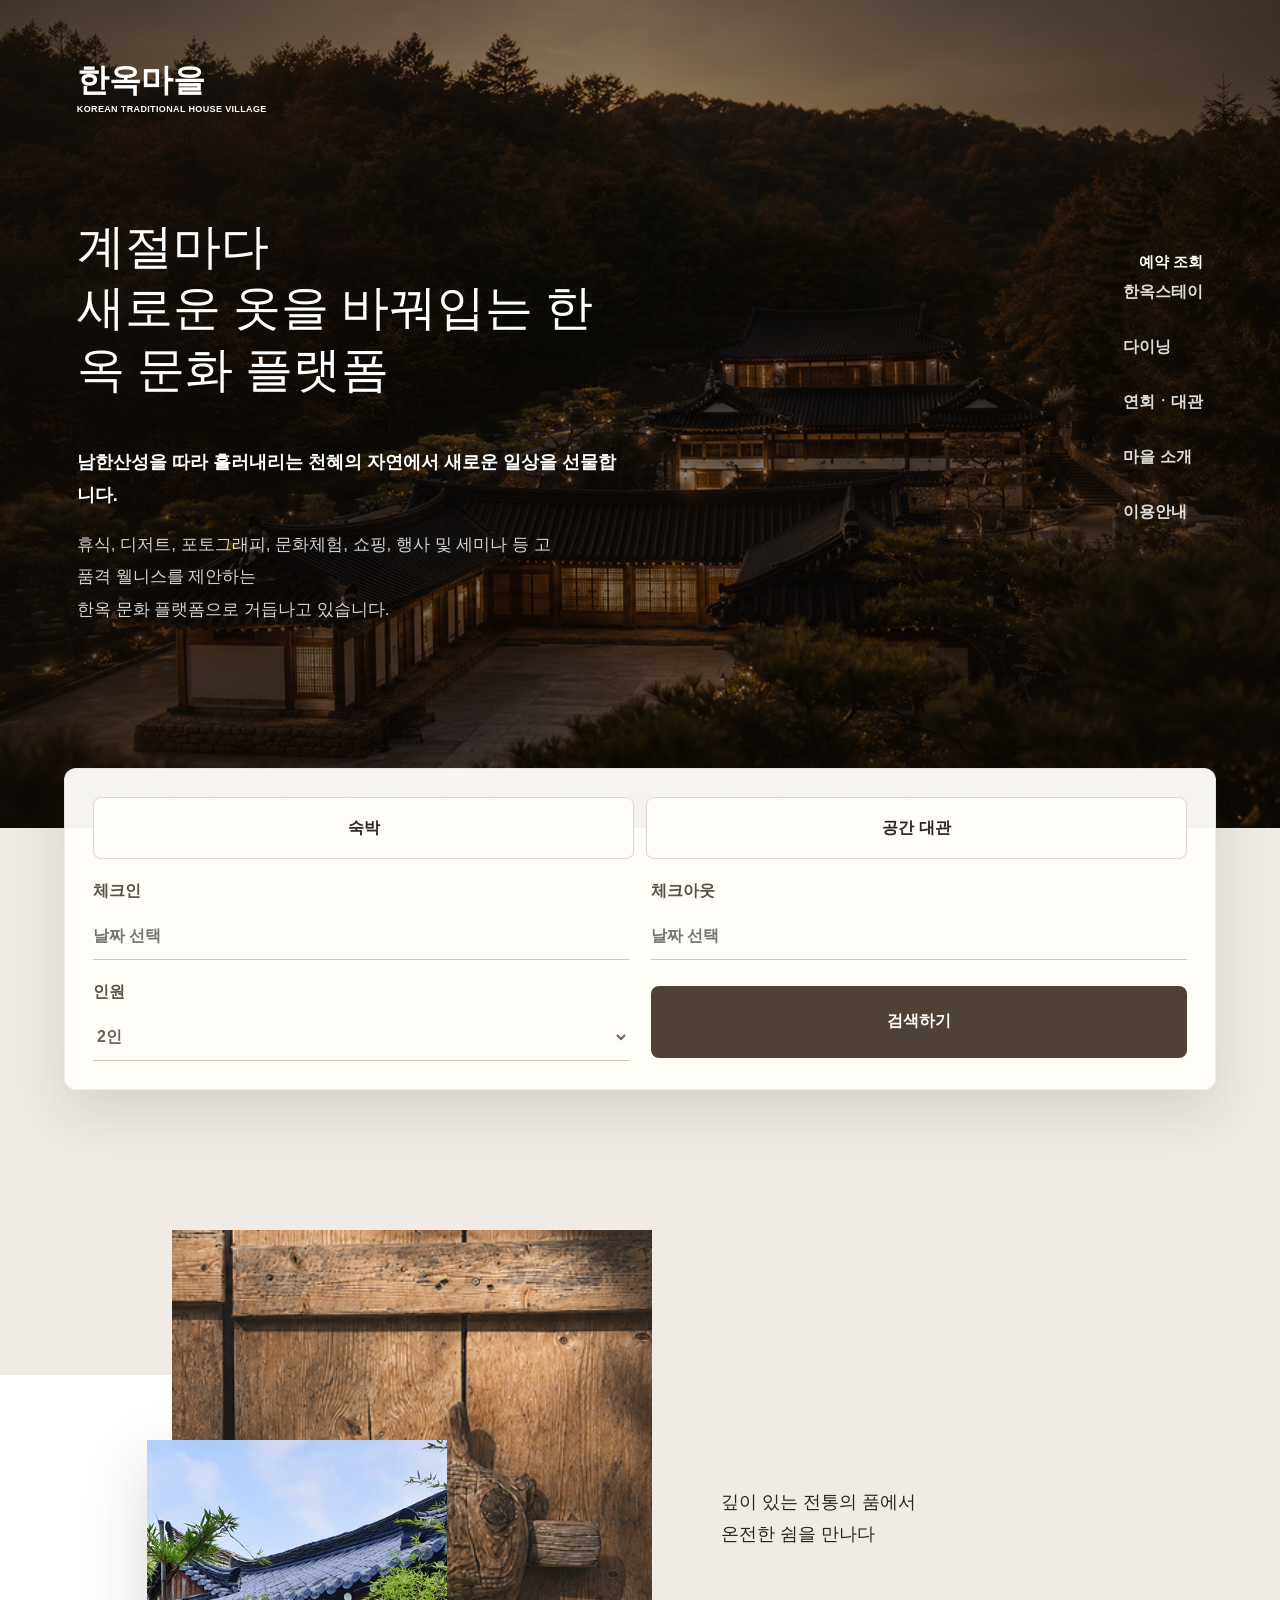
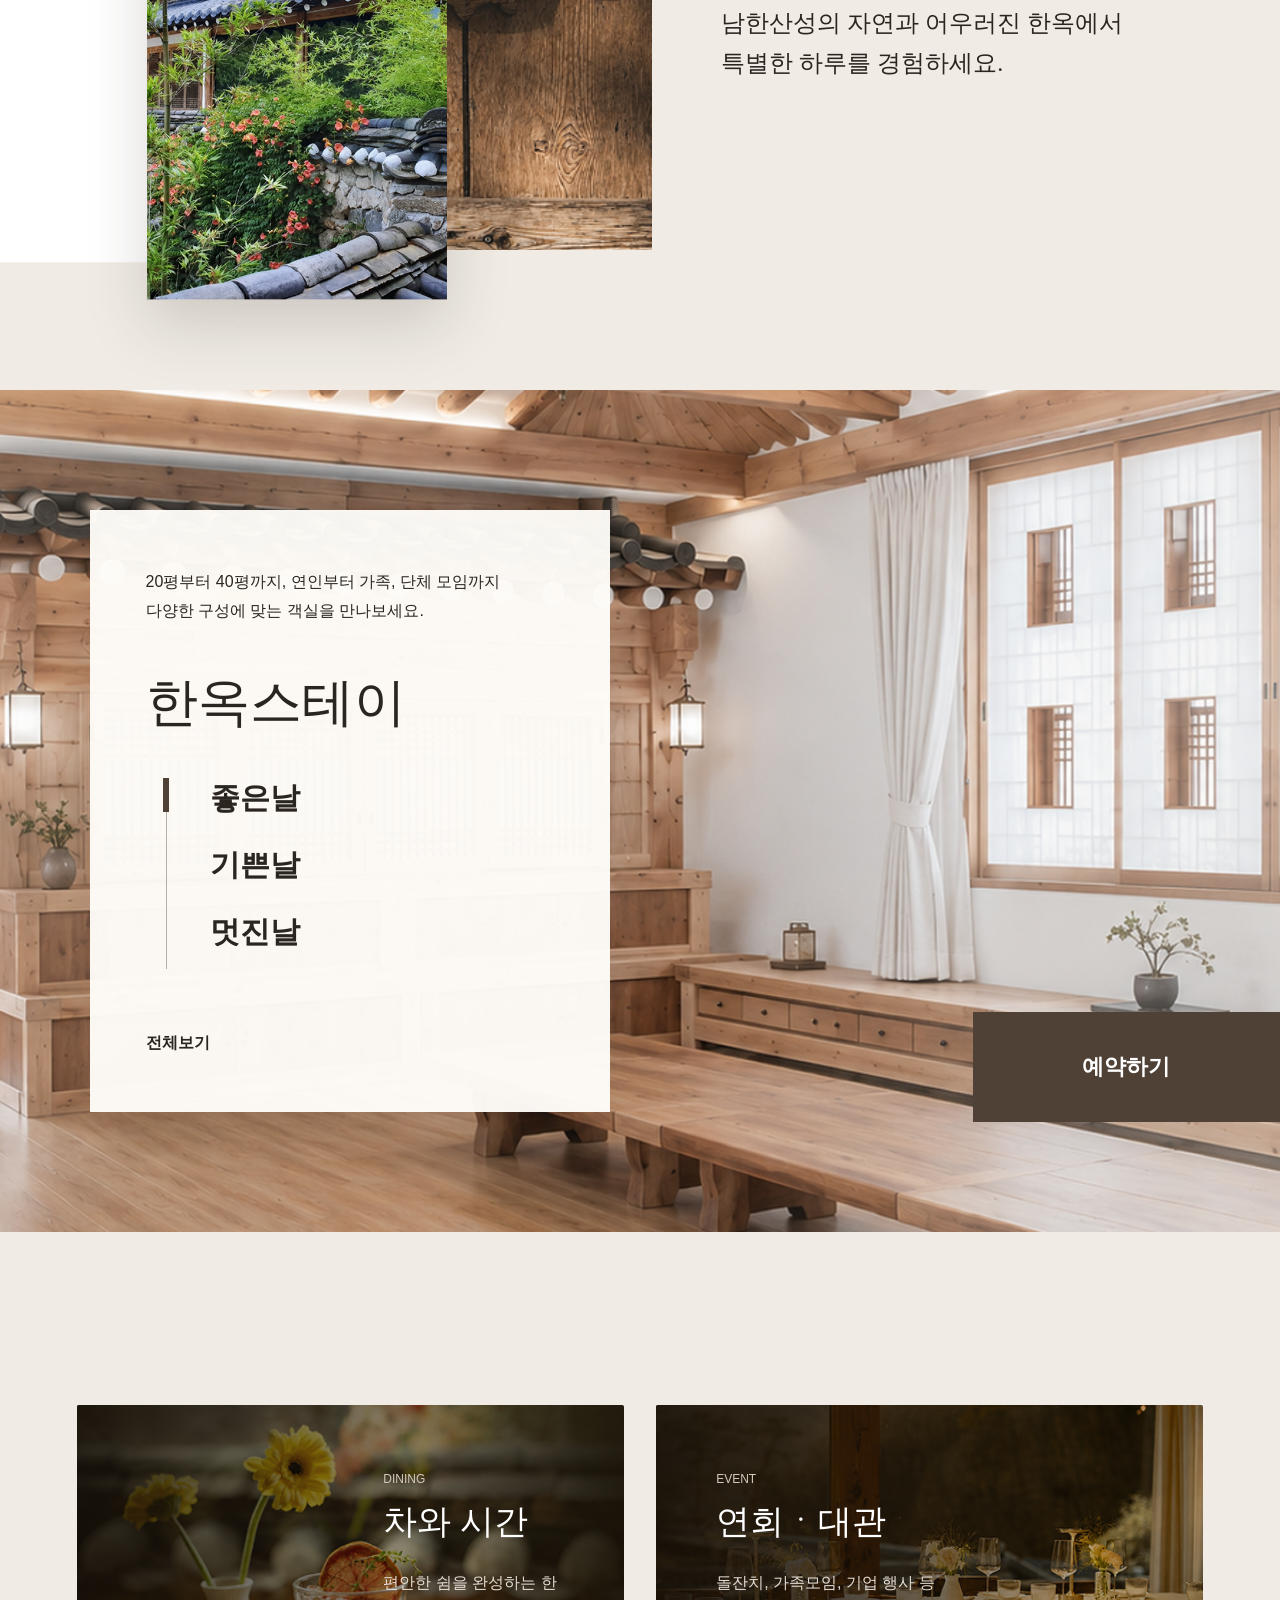
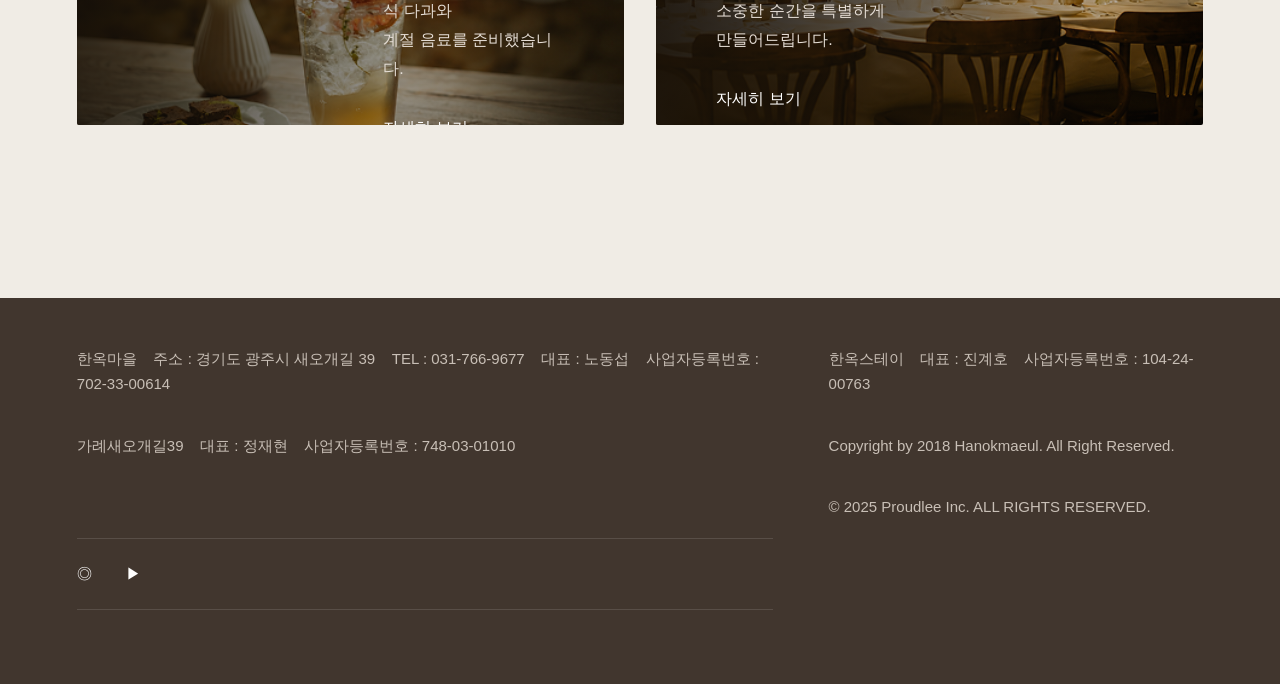
==== index.html @ a5db3521 "Initial hanok redesign" ====
<!doctype html>
<html lang="ko">
  <head>
    <meta charset="UTF-8" />
    <meta name="viewport" content="width=device-width, initial-scale=1.0" />
    <title>한옥마을</title>
    <link rel="stylesheet" href="./styles.css?v=20" />
  </head>
  <body>
    <main class="home">
      <section class="hero section-screen" id="top">
        <img class="hero-bg" src="./assets/hero.png" alt="남한산성 숲과 한옥 야경" />
        <div class="hero-shade"></div>

        <header class="hero-header">
          <a class="hero-brand" href="./index.html">한옥마을<span>KOREAN TRADITIONAL HOUSE VILLAGE</span></a>
          <a class="hero-lookup" href="./booking.html">예약 조회</a>
          <button class="menu-toggle" type="button" aria-label="메뉴 열기" aria-expanded="false"><span></span><span></span></button>
        </header>

        <div class="hero-copy">
          <p>계절마다<br />새로운 옷을 바꿔입는 한옥 문화 플랫폼</p>
          <h1>남한산성을 따라 흘러내리는 천혜의 자연에서 새로운 일상을 선물합니다.</h1>
          <span>휴식, 디저트, 포토그래피, 문화체험, 쇼핑, 행사 및 세미나 등 고품격 웰니스를 제안하는<br />한옥 문화 플랫폼으로 거듭나고 있습니다.</span>
        </div>

        <nav class="hero-nav" aria-label="히어로 메뉴">
          <a href="./stay.html">한옥스테이</a>
          <a href="#dining">다이닝</a>
          <a href="#event">연회ㆍ대관</a>
          <a href="#about">마을 소개</a>
          <a href="#guide">이용안내</a>
        </nav>
      </section>

      <section class="reservation-bar" aria-label="예약 검색">
        <div class="reservation-tabs">
          <a href="./stay.html">숙박</a>
          <a href="#event">공간 대관</a>
        </div>
        <label>체크인<input type="text" placeholder="날짜 선택" data-calendar /></label>
        <label>체크아웃<input type="text" placeholder="날짜 선택" data-calendar /></label>
        <label>인원<select><option>2인</option><option>4인</option><option>6인</option></select></label>
        <a class="search-button" href="./stay.html">검색하기</a>
      </section>

      <section id="about" class="intro section-screen">
        <div class="intro-art">
          <img class="intro-block" src="./assets/intro-white-block.png" alt="" />
          <figure class="intro-photo main"><img src="./assets/intro-garden-source.png" alt="한옥 정원" /></figure>
          <figure class="intro-photo sub"><img src="./assets/intro-door-source.png" alt="전통 목재 문고리" /></figure>
        </div>
        <div class="intro-copy">
          <span>깊이 있는 전통의 품에서<br />온전한 쉼을 만나다</span>
          <h2>남한산성의 자연과 어우러진 한옥에서<br />특별한 하루를 경험하세요.</h2>
        </div>
      </section>

      <section class="stay-experience section-screen">
        <img class="stay-bg" src="./assets/stay-lounge.png" alt="한옥스테이 실내" />
        <article class="stay-panel">
          <p>20평부터 40평까지, 연인부터 가족, 단체 모임까지<br />다양한 구성에 맞는 객실을 만나보세요.</p>
          <h2>한옥스테이</h2>
          <div class="stay-menu">
            <span class="stay-track"></span>
            <span class="stay-marker"></span>
            <a class="room-link room-good" href="./stay.html">좋은날</a>
            <a class="room-link room-happy" href="./stay.html">기쁜날</a>
            <a class="room-link room-great" href="./stay.html">멋진날</a>
          </div>
          <a class="view-all" href="./stay.html">전체보기</a>
        </article>
        <a class="wide-book-button" href="./booking.html">예약하기</a>
      </section>

      <section class="feature-cards section-screen" id="guide">
        <article id="dining" class="image-card">
          <img src="./assets/tea.png" alt="차와 시간" />
          <div>
            <span>DINING</span>
            <h2>차와 시간</h2>
            <p>편안한 쉼을 완성하는 한식 다과와<br />계절 음료를 준비했습니다.</p>
            <a href="#dining">자세히 보기</a>
          </div>
        </article>
        <article id="event" class="image-card">
          <img src="./assets/event.png" alt="연회 대관 공간" />
          <div>
            <span>EVENT</span>
            <h2>연회ㆍ대관</h2>
            <p>돌잔치, 가족모임, 기업 행사 등<br />소중한 순간을 특별하게<br />만들어드립니다.</p>
            <a href="#event">자세히 보기</a>
          </div>
        </article>
      </section>
    </main>

    <footer class="footer">
      <p>한옥마을 &nbsp;&nbsp; 주소 : 경기도 광주시 새오개길 39 &nbsp;&nbsp; TEL : 031-766-9677 &nbsp;&nbsp; 대표 : 노동섭 &nbsp;&nbsp; 사업자등록번호 : 702-33-00614</p>
      <p>한옥스테이 &nbsp;&nbsp; 대표 : 진계호 &nbsp;&nbsp; 사업자등록번호 : 104-24-00763</p>
      <p>가례새오개길39 &nbsp;&nbsp; 대표 : 정재현 &nbsp;&nbsp; 사업자등록번호 : 748-03-01010</p>
      <p>Copyright by 2018 Hanokmaeul. All Right Reserved.</p>
      <div class="socials"><span>◎</span><span>▶</span></div>
      <p>© 2025 Proudlee Inc. ALL RIGHTS RESERVED.</p>
    </footer>
    <script>
      const calendarInputs = [...document.querySelectorAll("[data-calendar]")];
      const calendarDays = ["15", "16", "17", "18", "19", "20", "21", "22", "23", "24", "25", "26"];

      calendarInputs.forEach(input => {
        const popover = document.createElement("div");
        popover.className = "mini-calendar";
        popover.innerHTML = `<strong>2025.06</strong><div>${calendarDays.map(day => `<button type="button">06.${day}</button>`).join("")}</div>`;
        input.parentElement.appendChild(popover);

        input.addEventListener("focus", () => popover.classList.add("open"));
        input.addEventListener("click", () => popover.classList.add("open"));
        popover.addEventListener("click", event => {
          if (event.target.tagName !== "BUTTON") return;
          input.value = `2025.${event.target.textContent}`;
          popover.classList.remove("open");
        });
      });

      document.addEventListener("click", event => {
        calendarInputs.forEach(input => {
          if (!input.parentElement.contains(event.target)) {
            input.parentElement.querySelector(".mini-calendar")?.classList.remove("open");
          }
        });
      });

      const menuToggle = document.querySelector(".menu-toggle");
      const heroNav = document.querySelector(".hero-nav");
      menuToggle?.addEventListener("click", () => {
        const isOpen = heroNav.classList.toggle("open");
        menuToggle.setAttribute("aria-expanded", String(isOpen));
      });
    </script>
  </body>
</html>
---- styles.css ----
:root {
  --paper: #f0ece5;
  --cream: #f8f6f2;
  --ink: #2b2520;
  --muted: #746b63;
  --brown: #504136;
  --line: #ddd7cf;
  --white: #fffdf9;
}

* { box-sizing: border-box; }

body {
  margin: 0;
  color: var(--ink);
  background: var(--paper);
  font-family: "Apple SD Gothic Neo", "Noto Sans KR", Arial, sans-serif;
  letter-spacing: 0;
}

a { color: inherit; text-decoration: none; }
img { display: block; }

.crop {
  position: relative;
  margin: 0;
  overflow: hidden;
  background: #ddd5cc;
}

.crop img {
  position: absolute;
  max-width: none;
  height: auto;
}

.section-screen {
  min-height: 100vh;
  display: grid;
  align-items: center;
}

.hero {
  position: relative;
  min-height: 100vh;
  overflow: hidden;
  background: #1d170f;
  isolation: isolate;
}

.hero-bg,
.stay-bg {
  position: absolute;
  inset: 0;
  width: 100%;
  height: 100%;
  object-fit: cover;
}

.hero-bg {
  object-position: center;
  filter: brightness(.82) saturate(.95);
}

.hero-shade {
  position: absolute;
  inset: 0;
  z-index: 1;
  background:
    linear-gradient(90deg, rgba(18, 13, 9, .56) 0%, rgba(18, 13, 9, .16) 50%, rgba(18, 13, 9, .48) 100%),
    linear-gradient(180deg, rgba(0,0,0,.18), rgba(0,0,0,.25));
}

.hero-header {
  position: absolute;
  z-index: 2;
  top: clamp(34px, 5vw, 72px);
  left: clamp(28px, 6vw, 92px);
  right: clamp(28px, 6vw, 92px);
  display: flex;
  align-items: flex-start;
  justify-content: space-between;
  color: #fff;
}

.hero-brand {
  font-family: Georgia, "Times New Roman", serif;
  font-size: clamp(24px, 2.5vw, 42px);
  font-weight: 900;
  line-height: 1;
}

.hero-brand span {
  display: block;
  margin-top: 8px;
  font: 700 9px Arial, sans-serif;
  letter-spacing: .04em;
}

.hero-lookup {
  position: absolute;
  top: clamp(170px, 21vh, 230px);
  right: 0;
  padding-top: 0;
  font-size: 15px;
  font-weight: 800;
}

.hero-copy {
  position: absolute;
  top: clamp(210px, 26vh, 285px);
  left: clamp(28px, 6vw, 92px);
  z-index: 2;
  width: min(650px, 54vw);
  margin-left: 0;
  color: #fff;
}

.hero-copy p {
  margin: 0 0 46px;
  font-family: Georgia, "Times New Roman", serif;
  font-size: clamp(28px, 3.2vw, 55px);
  line-height: 1.28;
  font-weight: 500;
}

.hero-copy h1 {
  margin: 0 0 18px;
  font-size: clamp(18px, 1.35vw, 24px);
  line-height: 1.8;
  font-weight: 700;
}

.hero-copy span {
  display: block;
  max-width: 560px;
  color: rgba(255, 255, 255, .82);
  font-size: 17px;
  line-height: 1.9;
}

.hero-nav {
  position: absolute;
  z-index: 2;
  right: clamp(28px, 6vw, 92px);
  top: 34%;
  display: grid;
  gap: 34px;
  color: #fff;
  font-weight: 700;
  font-size: 16px;
}

.hero-nav a {
  position: relative;
  opacity: .86;
  transition: opacity .2s ease, transform .2s ease;
}

.hero-nav a::before {
  content: "";
  position: absolute;
  top: 50%;
  right: calc(100% + 18px);
  width: 0;
  height: 1px;
  background: rgba(255,255,255,.75);
  transition: width .2s ease;
}

.hero-nav a:hover {
  opacity: 1;
  transform: translateX(-6px);
}

.hero-nav a:hover::before { width: 38px; }

.reservation-bar {
  position: relative;
  z-index: 20;
  width: min(1320px, calc(100% - 48px));
  min-height: 118px;
  margin: -60px auto 0;
  padding: 24px;
  display: grid;
  grid-template-columns: 1.05fr 1fr 1fr .72fr 180px;
  gap: 24px;
  align-items: center;
  border: 1px solid rgba(74, 64, 55, .08);
  border-radius: 12px;
  background: rgba(255, 253, 249, .96);
  box-shadow: 0 20px 55px rgba(41, 31, 24, .14);
}

.reservation-tabs {
  display: grid;
  grid-template-columns: 1fr 1fr;
  gap: 12px;
}

.reservation-tabs a {
  min-height: 62px;
  display: grid;
  place-items: center;
  border-radius: 8px;
  background: var(--white);
  color: var(--ink);
  box-shadow: inset 0 0 0 1px var(--line);
  font-weight: 900;
  transition: background .18s ease, color .18s ease, box-shadow .18s ease;
}

.reservation-tabs a:hover {
  background: #f1eee9;
  color: #766b62;
  box-shadow: none;
}

.reservation-bar label {
  position: relative;
  margin: 0;
  gap: 10px;
  font-size: 16px;
  font-weight: 800;
  color: #5b5149;
}

.reservation-bar input,
.reservation-bar select {
  min-height: 48px;
  border: 0;
  border-bottom: 1px solid #d4cabf;
  border-radius: 0;
  background: transparent;
  padding: 0;
  font-size: 16px;
  font-weight: 800;
}

.mini-calendar {
  position: absolute;
  left: 0;
  top: calc(100% + 12px);
  z-index: 80;
  width: 238px;
  padding: 16px;
  border: 1px solid rgba(80, 65, 54, .16);
  border-radius: 8px;
  background: #fffdf9;
  box-shadow: 0 18px 42px rgba(50, 39, 31, .12);
  opacity: 0;
  pointer-events: none;
  transform: translateY(-4px);
  transition: opacity .16s ease, transform .16s ease;
}

.mini-calendar.open {
  opacity: 1;
  pointer-events: auto;
  transform: translateY(0);
}

.mini-calendar strong {
  display: block;
  margin-bottom: 12px;
  color: var(--brown);
  font-family: Georgia, "Times New Roman", serif;
  font-size: 18px;
}

.mini-calendar div {
  display: grid;
  grid-template-columns: repeat(4, 1fr);
  gap: 6px;
}

.mini-calendar button {
  min-height: 34px;
  border: 0;
  border-radius: 6px;
  background: #f4efe8;
  color: #5b5149;
  font-weight: 800;
  cursor: pointer;
}

.mini-calendar button:hover {
  background: var(--brown);
  color: #fff;
}

.search-button {
  min-height: 72px;
  display: grid;
  place-items: center;
  border-radius: 8px;
  background: var(--brown);
  color: #fff;
  font-weight: 900;
}

.intro {
  grid-template-columns: minmax(320px, 1.25fr) minmax(280px, 0.75fr);
  gap: clamp(54px, 7vw, 140px);
  padding: clamp(120px, 17vh, 190px) 9vw clamp(120px, 18vh, 220px);
}

.intro-art {
  position: relative;
  min-height: 760px;
}

.intro-block {
  position: absolute;
  left: -9vw;
  top: 145px;
  width: min(265px, 22vw);
  height: min(488px, 42vw);
  object-fit: cover;
  z-index: 0;
}

.intro-photo {
  position: absolute;
  margin: 0;
  overflow: hidden;
  background: #ddd5cc;
}

.intro-photo img {
  width: 100%;
  height: 100%;
  object-fit: cover;
}

.intro-photo.main {
  right: 2%;
  top: 0;
  width: min(560px, 52vw);
  height: 780px;
  z-index: 1;
}

.intro-photo.main img { object-position: center; }

.intro-photo.sub {
  left: 10%;
  top: 250px;
  width: min(340px, 30vw);
  height: 560px;
  box-shadow: 0 24px 58px rgba(49, 38, 30, .18);
  z-index: 2;
}

.intro-photo.sub img { object-position: center; }

.intro-copy {
  align-self: center;
  padding-top: 180px;
}

.intro-copy span {
  display: block;
  margin-bottom: 52px;
  font-size: 18px;
  line-height: 1.8;
}

.intro-copy h2 {
  margin: 0;
  font-family: Georgia, "Times New Roman", serif;
  font-size: clamp(24px, 1.8vw, 34px);
  font-weight: 500;
  line-height: 1.7;
  white-space: nowrap;
}

.stay-experience {
  position: relative;
  min-height: 108vh;
  overflow: hidden;
  align-items: center;
  padding: 12vh 0 16vh;
}

.stay-bg {
  object-position: center;
}

.stay-experience::after {
  content: "";
  position: absolute;
  inset: 0;
  background: linear-gradient(90deg, rgba(245,241,234,.1), rgba(245,241,234,.02) 55%, rgba(245,241,234,.32));
}

.stay-panel {
  position: relative;
  z-index: 1;
  left: auto;
  top: auto;
  width: min(560px, 42vw);
  min-height: 590px;
  margin-left: 10vw;
  padding: 76px 78px 58px;
  background: rgba(255, 253, 249, 0.96);
  box-shadow: 0 28px 80px rgba(42, 31, 23, .13);
}

.stay-panel p {
  margin: 0 0 42px;
  font-size: 16px;
  line-height: 1.8;
}

.stay-panel h2 {
  margin: 0 0 28px;
  font-family: Georgia, "Times New Roman", serif;
  font-size: 52px;
  font-weight: 500;
}

.stay-menu {
  position: relative;
  display: grid;
  gap: 26px;
  margin: 34px 0 74px;
  padding: 6px 0 6px 64px;
}

.stay-track {
  position: absolute;
  left: 20px;
  top: 6px;
  bottom: -10px;
  width: 1px;
  background: #b7aea6;
}

.stay-marker {
  position: absolute;
  left: 17px;
  top: 6px;
  width: 6px;
  height: 34px;
  background: var(--brown);
  transition: top .2s ease;
}

.stay-menu:has(.room-happy:hover) .stay-marker { top: 67px; }
.stay-menu:has(.room-great:hover) .stay-marker { top: 138px; }

.room-link {
  width: max-content;
  font-family: Georgia, "Times New Roman", serif;
  font-size: 30px;
  font-weight: 700;
  transition: transform .22s ease, color .22s ease;
}

.room-link:hover {
  color: var(--brown);
  transform: translateX(8px);
}

.view-all {
  display: block;
  text-align: right;
  font-weight: 700;
}

.view-all,
.image-card a,
.room-copy a {
  position: relative;
  width: max-content;
  transition: color .2s ease, transform .2s ease;
}

.view-all::after,
.image-card a::after,
.room-copy a::after {
  content: "";
  position: absolute;
  left: 0;
  bottom: -7px;
  width: 100%;
  height: 1px;
  background: currentColor;
  transform: scaleX(0);
  transform-origin: left;
  transition: transform .22s ease;
}

.view-all:hover,
.image-card a:hover,
.room-copy a:hover {
  color: var(--brown);
  transform: translateX(6px);
}

.image-card a:hover {
  color: #fff;
}

.view-all:hover::after,
.image-card a:hover::after,
.room-copy a:hover::after {
  transform: scaleX(1);
}

.wide-book-button,
.room-book,
.summary-card button {
  background: var(--brown);
  color: #fff;
  border: 0;
  font-weight: 800;
}

.wide-book-button {
  position: absolute;
  z-index: 2;
  right: 0;
  bottom: 13%;
  width: min(380px, 24vw);
  padding: 40px 24px;
  text-align: center;
  font-size: 22px;
  transition: background .2s ease, transform .2s ease;
}

.wide-book-button:hover {
  background: #382d25;
  transform: translateY(-4px);
}

.feature-cards {
  min-height: 74vh;
  grid-template-columns: 1fr 1fr;
  gap: 46px;
  padding: 12vh 8.5vw 15vh;
}

.image-card {
  position: relative;
  height: 360px;
  overflow: hidden;
  color: #fff;
  border-radius: 2px;
}

.image-card::after {
  content: "";
  position: absolute;
  inset: 0;
  background: linear-gradient(90deg, rgba(21, 15, 9, .78) 0%, rgba(21, 15, 9, .5) 50%, rgba(21, 15, 9, .18) 100%);
}

.image-card img {
  position: absolute;
  inset: 0;
  width: 100%;
  height: 100%;
  object-fit: cover;
  transition: transform .35s ease;
}

.image-card:hover img { transform: scale(1.04); }

.image-card div {
  position: absolute;
  z-index: 1;
  left: 11%;
  top: 20%;
  width: 56%;
}

.image-card:first-child div {
  left: 56%;
  width: 34%;
}

.image-card span {
  font-size: 12px;
  color: #d4c9bb;
}

.image-card h2 {
  margin: 12px 0 24px;
  font-family: Georgia, "Times New Roman", serif;
  font-size: 34px;
  font-weight: 500;
}

.image-card p {
  margin: 0 0 34px;
  line-height: 1.8;
  color: #e5ddd5;
}

.footer {
  padding: 52px 5.5vw 38px;
  background: #41362e;
  color: #c8bfb6;
  font-size: 15px;
  line-height: 1.7;
}

.footer p {
  max-width: 1100px;
  margin: 0 0 12px;
}

.socials {
  max-width: 1100px;
  margin: 44px 0 26px;
  padding: 22px 0;
  border-top: 1px solid rgba(255,255,255,.12);
  border-bottom: 1px solid rgba(255,255,255,.12);
  display: flex;
  gap: 34px;
  color: #fff;
}

.site-header {
  height: 220px;
  padding: 70px 11vw 0;
  display: grid;
  grid-template-columns: 1fr auto auto;
  align-items: start;
  gap: 52px;
}

.brand {
  font-family: Georgia, "Times New Roman", serif;
  font-size: 30px;
  font-weight: 800;
}

.brand span {
  display: block;
  margin-top: 4px;
  font: 700 8px Arial, sans-serif;
}

.site-header nav {
  display: flex;
  gap: 38px;
  padding-top: 24px;
  font-size: 16px;
  font-weight: 800;
}

.site-header nav a.active,
.site-header nav a:hover { border-bottom: 1px solid var(--ink); }

.outline-btn {
  margin-top: 10px;
  padding: 14px 22px;
  border: 1px solid var(--line);
  border-radius: 6px;
  background: #f5f1eb;
  font-weight: 800;
}

.stay-page {
  padding: 40px 8vw 17vh;
}

.stay-title {
  text-align: center;
  margin-bottom: 150px;
}

.stay-title h1 {
  margin: 0 0 48px;
  font-family: Georgia, "Times New Roman", serif;
  font-size: 42px;
  font-weight: 500;
}

.stay-title p {
  margin: 0 auto;
  max-width: 1350px;
  font-size: clamp(18px, 1.5vw, 28px);
  line-height: 1.7;
  font-weight: 700;
}

.rooms {
  display: grid;
  gap: 155px;
  max-width: 1620px;
  margin: 0 auto;
}

.room-card {
  position: relative;
  display: grid;
  grid-template-columns: 0.9fr 1.55fr;
  min-height: 560px;
  background: rgba(255, 253, 249, 0.72);
}

.room-card.reverse {
  grid-template-columns: 1.42fr 1fr;
}

.room-copy {
  padding: 50px 58px;
  min-width: 0;
}

.room-copy > span {
  display: flex;
  gap: 22px;
  align-items: center;
  color: #8a8179;
  font-weight: 800;
}

.room-copy > span::after {
  content: "";
  width: 84px;
  height: 1px;
  background: #b7ada4;
}

.room-copy h2 {
  margin: 52px 0 34px;
  font-family: Georgia, "Times New Roman", serif;
  font-size: 45px;
  font-weight: 500;
}

.room-copy p {
  max-width: 410px;
  line-height: 1.6;
  font-weight: 700;
}

.room-copy dl {
  display: grid;
  grid-template-columns: 95px 1fr;
  gap: 14px 22px;
  margin: 30px 0 58px;
  font-weight: 800;
}

.room-copy dt { color: #514841; }
.room-copy dd { margin: 0; }

.room-copy a {
  font-weight: 800;
}

.room-copy a span { margin-left: 22px; }

.room-card figure {
  min-height: 560px;
}

.room-photo {
  margin: 0;
  overflow: hidden;
  background: #ddd5cc;
}

.room-photo img {
  width: 100%;
  height: 100%;
  object-fit: cover;
  transition: transform .35s ease;
}

.room-card:hover .room-photo img {
  transform: scale(1.03);
}

.crop-stay-1 img { width: 208%; left: -81%; top: -126.8%; }
.crop-stay-2 img { width: 242%; left: -25.1%; top: -303.7%; }
.crop-stay-3 img { width: 210%; left: -86.3%; top: -430%; }

.room-book {
  position: absolute;
  right: 58px;
  bottom: 0;
  width: 260px;
  padding: 30px 20px;
  text-align: center;
  font-size: 20px;
  transition: background .2s ease, transform .2s ease;
}

.room-book:hover {
  background: #382d25;
  transform: translateY(-3px);
}

.booking-body {
  background: #f8f7f5;
}

.booking-body .site-header {
  height: 120px;
  padding-top: 34px;
}

.booking-body .brand {
  font-size: 24px;
}

.booking-body .site-header nav {
  padding-top: 12px;
  font-size: 14px;
  gap: 24px;
}

.booking-body .outline-btn {
  margin-top: 4px;
  padding: 10px 16px;
}

.booking-body .footer {
  display: none;
}

.booking-page {
  display: grid;
  grid-template-columns: minmax(0, 1fr) 390px;
  gap: 56px;
  max-width: 1280px;
  margin: 0 auto;
  padding: 22px 5vw 90px;
  align-items: start;
}

.booking-steps {
  grid-column: 1 / -1;
  display: grid;
  grid-template-columns: repeat(4, 1fr);
  gap: 0;
  margin-bottom: 26px;
  border-top: 1px solid rgba(80, 65, 54, .18);
  border-bottom: 1px solid rgba(80, 65, 54, .18);
}

.booking-steps a {
  position: relative;
  padding: 18px 18px 18px 0;
  color: #9a9189;
  font-size: 14px;
  font-weight: 800;
}

.booking-steps a::after {
  content: "";
  position: absolute;
  left: 0;
  bottom: -1px;
  width: 0;
  height: 2px;
  background: var(--brown);
  transition: width .2s ease;
}

.booking-steps span {
  display: block;
  margin-bottom: 7px;
  font-family: Georgia, "Times New Roman", serif;
  font-size: 18px;
  color: #b6ada4;
}

.booking-steps a.active {
  color: var(--ink);
}

.booking-steps a.active span {
  color: var(--brown);
}

.booking-steps a.active::after {
  width: calc(100% - 22px);
}

.booking-form {
  display: grid;
  gap: 56px;
}

.booking-form h2,
.summary-content h2 {
  margin: 0 0 22px;
  font-family: Georgia, "Times New Roman", serif;
  font-size: 25px;
  font-weight: 500;
}

.booking-form h2 span {
  font-family: inherit;
  font-size: 15px;
  color: var(--muted);
}

.booking-section {
  scroll-margin-top: 28px;
}

.section-kicker {
  margin: 0 0 12px;
  color: #978b81;
  font-size: 12px;
  font-weight: 900;
  letter-spacing: .08em;
  text-transform: uppercase;
}

.field-grid {
  display: grid;
  grid-template-columns: 1fr 1fr;
  gap: 24px;
}

label {
  position: relative;
  display: grid;
  gap: 10px;
  margin-bottom: 18px;
  font-weight: 800;
  color: #665d55;
}

input,
select,
textarea {
  width: 100%;
  min-height: 62px;
  border: 1px solid var(--line);
  border-radius: 6px;
  background: #fff;
  padding: 0 22px;
  color: #6a625c;
  font: 800 16px inherit;
}

.booking-page input,
.booking-page select {
  min-height: 52px;
  padding: 0 18px;
  font-size: 16px;
  font-weight: 800;
}

.booking-page #guestSelect {
  min-height: 52px;
  font-size: 16px;
  font-weight: 800;
}

textarea {
  min-height: 110px;
  padding-top: 18px;
  resize: vertical;
}

small {
  display: block;
  margin: -8px 0 18px;
  color: #8b817a;
  font-weight: 800;
}

.room-choice-list {
  display: grid;
  grid-template-columns: repeat(3, minmax(0, 1fr));
  gap: 16px;
}

.room-choice-card {
  position: relative;
  min-height: 150px;
  margin: 0;
  padding: 26px 24px;
  border: 1px solid rgba(80, 65, 54, .16);
  border-radius: 6px;
  background: rgba(255, 253, 249, .66);
  cursor: pointer;
  transition: border-color .18s ease, background .18s ease;
}

.room-choice-card input,
.option-card input {
  position: absolute;
  inline-size: 1px;
  block-size: 1px;
  opacity: 0;
  pointer-events: none;
}

.room-choice-card strong {
  display: block;
  margin-bottom: 18px;
  font-family: Georgia, "Times New Roman", serif;
  font-size: 27px;
  font-weight: 500;
  color: var(--ink);
}

.room-choice-card em,
.room-choice-card small {
  display: block;
  margin: 0;
  color: #6d625a;
  font-style: normal;
  font-weight: 800;
  line-height: 1.6;
}

.choice-check {
  position: absolute;
  top: 18px;
  right: 18px;
  width: 24px;
  height: 24px;
  display: grid;
  place-items: center;
  border-radius: 50%;
  background: var(--brown);
  color: #fff;
  font-size: 13px;
  font-weight: 900;
  opacity: 0;
  transform: scale(.8);
  transition: opacity .18s ease, transform .18s ease;
}

.room-choice-card:has(input:checked),
.option-card:has(input:checked) {
  border-color: var(--brown);
  background: #f3eee7;
}

.room-choice-card:has(input:checked) .choice-check,
.option-card:has(input:checked) .choice-check {
  opacity: 1;
  transform: scale(1);
}

.option-list {
  display: grid;
  grid-template-columns: repeat(3, 1fr);
  gap: 16px;
}

.option-card {
  position: relative;
  margin: 0;
  border: 1px solid rgba(80, 65, 54, .16);
  border-radius: 6px;
  overflow: hidden;
  background: rgba(255, 253, 249, .72);
  color: var(--ink);
  cursor: pointer;
  transition: border-color .18s ease, background .18s ease;
}

.option-card .crop,
.option-image {
  width: 100%;
  aspect-ratio: 1.8;
}

.option-image {
  display: block;
  overflow: hidden;
  background: #ddd5cc;
}

.option-image img {
  width: 100%;
  height: 100%;
  object-fit: cover;
}

.option-card:first-child .option-image img {
  object-position: center 58%;
}

.crop-option-1 img { width: 1038%; left: -46%; top: -1042%; }
.crop-option-2 img { width: 1038%; left: -223%; top: -1042%; }
.crop-option-3 img { width: 1038%; left: -408%; top: -1042%; }

.option-card strong,
.option-card em {
  display: block;
  padding: 0 18px;
}

.option-card strong { padding-top: 16px; font-size: 17px; }
.option-card em { padding-bottom: 18px; font-size: 14px; font-style: normal; color: #6a625c; }

.booking-form section > p {
  margin: -10px 0 18px;
  color: #7f766f;
  font-size: 14px;
  font-weight: 700;
}

.summary-card {
  position: sticky;
  top: 28px;
  align-self: start;
  border: 1px solid rgba(80, 65, 54, .14);
  border-radius: 6px;
  background: #fff;
  box-shadow: 0 14px 34px rgba(50, 39, 31, .05);
  overflow: hidden;
}

.summary-photo {
  width: 100%;
  aspect-ratio: 1.72;
  margin: 0;
  overflow: hidden;
  background: #ddd5cc;
}

.summary-photo img {
  width: 100%;
  height: 100%;
  object-fit: cover;
}

.crop-booking-house {
  width: 100%;
  aspect-ratio: 1.62;
}

.crop-booking-house img { width: 317%; left: -181.8%; top: -250.5%; }

.summary-content {
  padding: 26px 28px 30px;
}

.summary-content h1 {
  margin: 0 0 10px;
  font-family: Georgia, "Times New Roman", serif;
  font-size: 34px;
  font-weight: 500;
}

.summary-content p {
  margin: 0;
  color: #827970;
  font-weight: 800;
  line-height: 1.55;
  font-size: 14px;
}

.amenities {
  display: grid;
  grid-template-columns: repeat(4, 1fr);
  gap: 10px;
  margin: 22px 0;
  padding-bottom: 20px;
  font-size: 13px;
  border-bottom: 1px solid var(--line);
  text-align: center;
  font-weight: 800;
  color: #665d55;
}

.summary-content dl {
  display: grid;
  grid-template-columns: 1fr 1.4fr;
  gap: 13px;
  margin: 18px 0 24px;
  padding-bottom: 24px;
  font-size: 14px;
  border-bottom: 1px solid var(--line);
  font-weight: 800;
}

.summary-content dt { color: #776d66; }
.summary-content dd {
  margin: 0;
  text-align: right;
}

.total {
  display: grid;
  grid-template-columns: 1fr auto;
  align-items: end;
  gap: 8px 20px;
  margin-bottom: 24px;
  font-weight: 900;
}

.total strong {
  font-size: 34px;
}

.total small {
  grid-column: 2;
  margin: 0;
  text-align: right;
}

.summary-card button {
  width: 100%;
  min-height: 64px;
  border-radius: 4px;
  font-size: 20px;
}

.notice {
  margin: 10px 0 0;
  text-align: center;
}

@media (max-width: 980px) {
  .section-screen { min-height: auto; }
  .hero { min-height: 680px; }
  .hero-copy {
    top: 180px;
    width: auto;
    max-width: 70vw;
  }
  .hero-lookup { top: 146px; }
  .reservation-bar {
    position: relative;
    width: calc(100% - 32px);
    margin-top: -46px;
    grid-template-columns: 1fr 1fr;
    gap: 18px;
  }
  .reservation-tabs,
  .search-button {
    grid-column: 1 / -1;
  }
  .intro,
  .feature-cards,
  .booking-page,
  .room-card,
  .room-card.reverse {
    grid-template-columns: 1fr;
  }
  .intro { padding: 100px 7vw; }
  .intro-art { min-height: 560px; }
  .intro-copy { padding-top: 0; }
  .intro-block { left: -7vw; top: 105px; width: 190px; height: 350px; }
  .intro-photo.main { width: 68%; height: 520px; }
  .intro-photo.sub { width: 34%; height: 360px; top: 180px; }
  .stay-experience {
    min-height: auto;
    padding: 80px 0 96px;
  }
  .stay-panel {
    position: relative;
    left: auto;
    top: auto;
    width: auto;
    margin: 0 7vw;
    padding: 42px;
  }
  .wide-book-button {
    position: relative;
    right: auto;
    bottom: auto;
    width: calc(100% - 14vw);
    margin: 0 7vw;
  }
  .site-header {
    height: auto;
    padding: 34px 6vw;
    grid-template-columns: 1fr;
    gap: 22px;
  }
  .site-header nav {
    flex-wrap: wrap;
    gap: 18px 24px;
    padding-top: 0;
  }
  .stay-page { padding: 50px 6vw 110px; }
  .stay-title { margin-bottom: 80px; }
  .rooms { gap: 80px; }
  .room-card figure { min-height: 360px; order: -1; }
  .room-book {
    position: static;
    width: 100%;
  }
  .booking-page { padding: 80px 6vw 110px; }
  .field-grid,
  .option-list {
    grid-template-columns: 1fr;
  }
  .booking-page {
    grid-template-columns: 1fr;
    gap: 32px;
    padding: 34px 6vw 72px;
  }
  .booking-steps {
    grid-template-columns: repeat(2, 1fr);
    row-gap: 1px;
  }
  .booking-page .field-grid {
    grid-template-columns: 1fr 1fr;
    gap: 18px;
  }
  .booking-page .option-list {
    grid-template-columns: repeat(3, 1fr);
    gap: 14px;
  }
  .summary-card {
    position: relative;
    top: auto;
  }
}

@media (max-width: 620px) {
  .brand { font-size: 24px; }
  .hero { min-height: 560px; }
  .hero-header { display: grid; gap: 18px; }
  .hero-copy {
    top: 150px;
    max-width: none;
    margin-right: 28px;
  }
  .hero-lookup {
    position: static;
    justify-self: start;
  }
  .hero-copy span { font-size: 15px; }
  .hero-nav {
    top: auto;
    left: 28px;
    right: 28px;
    bottom: 30px;
    grid-template-columns: repeat(5, max-content);
    gap: 18px;
    overflow-x: auto;
    font-size: 14px;
  }
  .hero-nav a::before { display: none; }
  .reservation-bar {
    grid-template-columns: 1fr;
  }
  .reservation-bar label,
  .search-button {
    grid-column: 1;
  }
  .booking-page {
    grid-template-columns: 1fr;
  }
  .booking-body .site-header {
    height: auto;
  }
  .booking-steps,
  .room-choice-list,
  .booking-page .field-grid,
  .booking-page .option-list {
    grid-template-columns: 1fr;
  }
  .intro-art { min-height: 430px; }
  .intro-copy h2 { white-space: normal; }
  .intro-block { width: 130px; height: 240px; top: 86px; }
  .intro-photo.main { width: 76%; height: 380px; }
  .intro-photo.sub { width: 42%; height: 260px; top: 150px; }
  .stay-panel h2 { font-size: 38px; }
  .room-link { font-size: 24px; }
  .stay-menu { padding-left: 46px; }
  .image-card div,
  .image-card:first-child div {
    left: 10%;
    width: 78%;
  }
  .room-copy { padding: 36px 28px; }
  .room-copy h2 { font-size: 36px; }
  .summary-content { padding: 34px 24px; }
  .amenities { grid-template-columns: repeat(2, 1fr); }
}

/* Premium responsive pass: desktop / tablet / mobile */
.menu-toggle,
.mobile-total-bar {
  display: none;
}

@media (min-width: 1440px) {
  .hero-copy p {
    font-size: clamp(36px, 3.2vw, 55px);
  }

  .intro,
  .feature-cards {
    padding-top: 160px;
    padding-bottom: 160px;
  }
}

@media (min-width: 768px) and (max-width: 1439px) {
  .hero {
    min-height: 92vh;
  }

  .hero-copy {
    top: 24vh;
    width: min(540px, 48vw);
  }

  .hero-copy p {
    font-size: clamp(34px, 4.4vw, 48px);
  }

  .hero-copy span {
    max-width: 480px;
  }

  .reservation-bar {
    width: 90%;
    grid-template-columns: 1fr 1fr;
    gap: 22px;
    padding: 28px;
  }

  .reservation-tabs,
  .search-button {
    grid-column: auto;
  }

  .reservation-tabs {
    grid-column: 1 / -1;
  }

  .search-button {
    grid-column: 2;
  }

  .intro {
    grid-template-columns: minmax(0, 1.1fr) minmax(280px, .9fr);
    gap: 58px;
    padding: 120px 7vw;
  }

  .intro-art {
    min-height: 620px;
  }

  .intro-photo.main {
    width: min(480px, 54vw);
    height: 620px;
  }

  .intro-photo.sub {
    width: min(300px, 32vw);
    height: 460px;
    top: 210px;
  }

  .intro-copy {
    padding-top: 90px;
  }

  .stay-experience {
    min-height: 86vh;
    padding: 120px 0;
  }

  .stay-panel {
    width: min(520px, 46vw);
    min-height: 520px;
    margin-left: 7vw;
    padding: 58px 56px;
  }

  .feature-cards {
    grid-template-columns: 1fr 1fr;
    gap: 32px;
    padding: 120px 6vw;
  }

  .image-card {
    height: 320px;
  }

  .footer {
    display: grid;
    grid-template-columns: 1.3fr .7fr;
    gap: 24px 56px;
    padding: 48px 6vw;
  }

  .footer p,
  .socials {
    max-width: none;
  }

  .booking-page {
    grid-template-columns: minmax(0, 3fr) minmax(260px, 2fr);
    gap: 38px;
    padding: 42px 5vw 100px;
  }

  .booking-steps {
    grid-template-columns: repeat(4, 1fr);
  }

  .summary-card {
    position: sticky;
    top: 28px;
  }
}

@media (min-width: 768px) and (max-width: 1040px) {
  .room-choice-list,
  .booking-page .option-list {
    grid-template-columns: 1fr;
  }
}

@media (max-width: 767px) {
  body {
    overflow-x: hidden;
  }

  .section-screen {
    min-height: auto;
  }

  .hero {
    min-height: 80vh;
  }

  .hero-header {
    top: 26px;
    left: 24px;
    right: 24px;
    display: flex;
    align-items: flex-start;
  }

  .hero-brand {
    font-size: 28px;
  }

  .hero-lookup {
    display: none;
  }

  .menu-toggle {
    display: grid;
    gap: 7px;
    width: 44px;
    height: 44px;
    place-content: center;
    border: 1px solid rgba(255,255,255,.34);
    border-radius: 50%;
    background: rgba(22, 17, 13, .22);
    color: #fff;
  }

  .menu-toggle span {
    display: block;
    width: 18px;
    height: 1px;
    background: currentColor;
  }

  .hero-nav {
    top: 82px;
    right: 24px;
    left: auto;
    bottom: auto;
    width: min(260px, calc(100vw - 48px));
    padding: 24px;
    display: grid;
    grid-template-columns: 1fr;
    gap: 20px;
    border: 1px solid rgba(255,255,255,.18);
    background: rgba(28, 21, 16, .82);
    backdrop-filter: blur(12px);
    opacity: 0;
    pointer-events: none;
    transform: translateY(-8px);
    transition: opacity .18s ease, transform .18s ease;
  }

  .hero-nav.open {
    opacity: 1;
    pointer-events: auto;
    transform: translateY(0);
  }

  .hero-nav a::before {
    display: none;
  }

  .hero-copy {
    top: auto;
    left: 24px;
    right: 24px;
    bottom: 110px;
    width: auto;
    max-width: none;
  }

  .hero-copy p {
    margin-bottom: 28px;
    font-size: clamp(40px, 11vw, 48px);
  }

  .hero-copy h1 {
    font-size: 17px;
  }

  .hero-copy span {
    max-width: 96%;
    font-size: 16px;
  }

  .reservation-bar {
    width: calc(100% - 32px);
    margin-top: -52px;
    padding: 24px;
    grid-template-columns: 1fr;
    gap: 22px;
    border-radius: 10px;
  }

  .reservation-tabs,
  .search-button,
  .reservation-bar label {
    grid-column: 1;
  }

  .search-button {
    width: 100%;
  }

  .mini-calendar {
    width: min(260px, calc(100vw - 80px));
  }

  .intro {
    display: grid;
    grid-template-columns: 1fr;
    gap: 52px;
    padding: 80px 24px;
  }

  .intro-art {
    display: grid;
    gap: 24px;
    min-height: auto;
  }

  .intro-block {
    display: none;
  }

  .intro-photo,
  .intro-photo.main,
  .intro-photo.sub {
    position: relative;
    inset: auto;
    width: 100%;
    height: auto;
    box-shadow: none;
  }

  .intro-photo.main {
    aspect-ratio: 1 / 1.18;
  }

  .intro-photo.sub {
    aspect-ratio: 1 / 1.38;
  }

  .intro-copy {
    padding-top: 0;
  }

  .intro-copy h2 {
    white-space: normal;
    font-size: clamp(28px, 8vw, 38px);
  }

  .stay-experience {
    display: flex;
    flex-direction: column;
    min-height: auto;
    padding: 0 0 80px;
    background: var(--paper);
  }

  .stay-bg {
    position: relative;
    width: 100%;
    height: auto;
    aspect-ratio: 1.25;
  }

  .stay-experience::after {
    display: none;
  }

  .stay-panel {
    width: calc(100% - 48px);
    min-height: auto;
    margin: -52px 24px 0;
    padding: 42px 34px;
  }

  .stay-panel h2 {
    font-size: 40px;
  }

  .wide-book-button {
    position: relative;
    right: auto;
    bottom: auto;
    width: calc(100% - 48px);
    margin: 24px 24px 0;
    padding: 24px;
  }

  .feature-cards {
    grid-template-columns: 1fr;
    gap: 28px;
    padding: 80px 24px;
  }

  .image-card {
    height: clamp(260px, 72vw, 320px);
  }

  .image-card div,
  .image-card:first-child div {
    left: 10%;
    top: 18%;
    width: 78%;
  }

  .footer {
    display: grid;
    gap: 18px;
    padding: 44px 24px;
  }

  .footer p,
  .socials {
    max-width: none;
    margin: 0;
  }

  .socials {
    padding: 20px 0;
  }

  .booking-body .site-header {
    height: auto;
    padding: 28px 24px 0;
  }

  .booking-page {
    grid-template-columns: 1fr;
    gap: 42px;
    padding: 42px 24px 120px;
  }

  .booking-steps {
    grid-template-columns: 1fr;
    margin-bottom: 8px;
  }

  .booking-form {
    gap: 80px;
  }

  .field-grid,
  .booking-page .field-grid,
  .room-choice-list,
  .booking-page .option-list {
    grid-template-columns: 1fr;
  }

  .summary-card {
    position: relative;
    top: auto;
  }

  .mobile-total-bar {
    position: fixed;
    left: 16px;
    right: 16px;
    bottom: 16px;
    z-index: 90;
    min-height: 72px;
    padding: 12px 14px 12px 18px;
    display: grid;
    grid-template-columns: 1fr auto;
    gap: 4px 14px;
    align-items: center;
    border: 1px solid rgba(80, 65, 54, .14);
    border-radius: 8px;
    background: rgba(255, 253, 249, .96);
    box-shadow: 0 14px 34px rgba(50, 39, 31, .12);
  }

  .mobile-total-bar span {
    color: #776d66;
    font-size: 13px;
    font-weight: 800;
  }

  .mobile-total-bar strong {
    grid-column: 1;
    color: var(--ink);
    font-size: 22px;
  }

  .mobile-total-bar a {
    grid-column: 2;
    grid-row: 1 / 3;
    padding: 17px 18px;
    border-radius: 6px;
    background: var(--brown);
    color: #fff;
    font-weight: 900;
  }
}
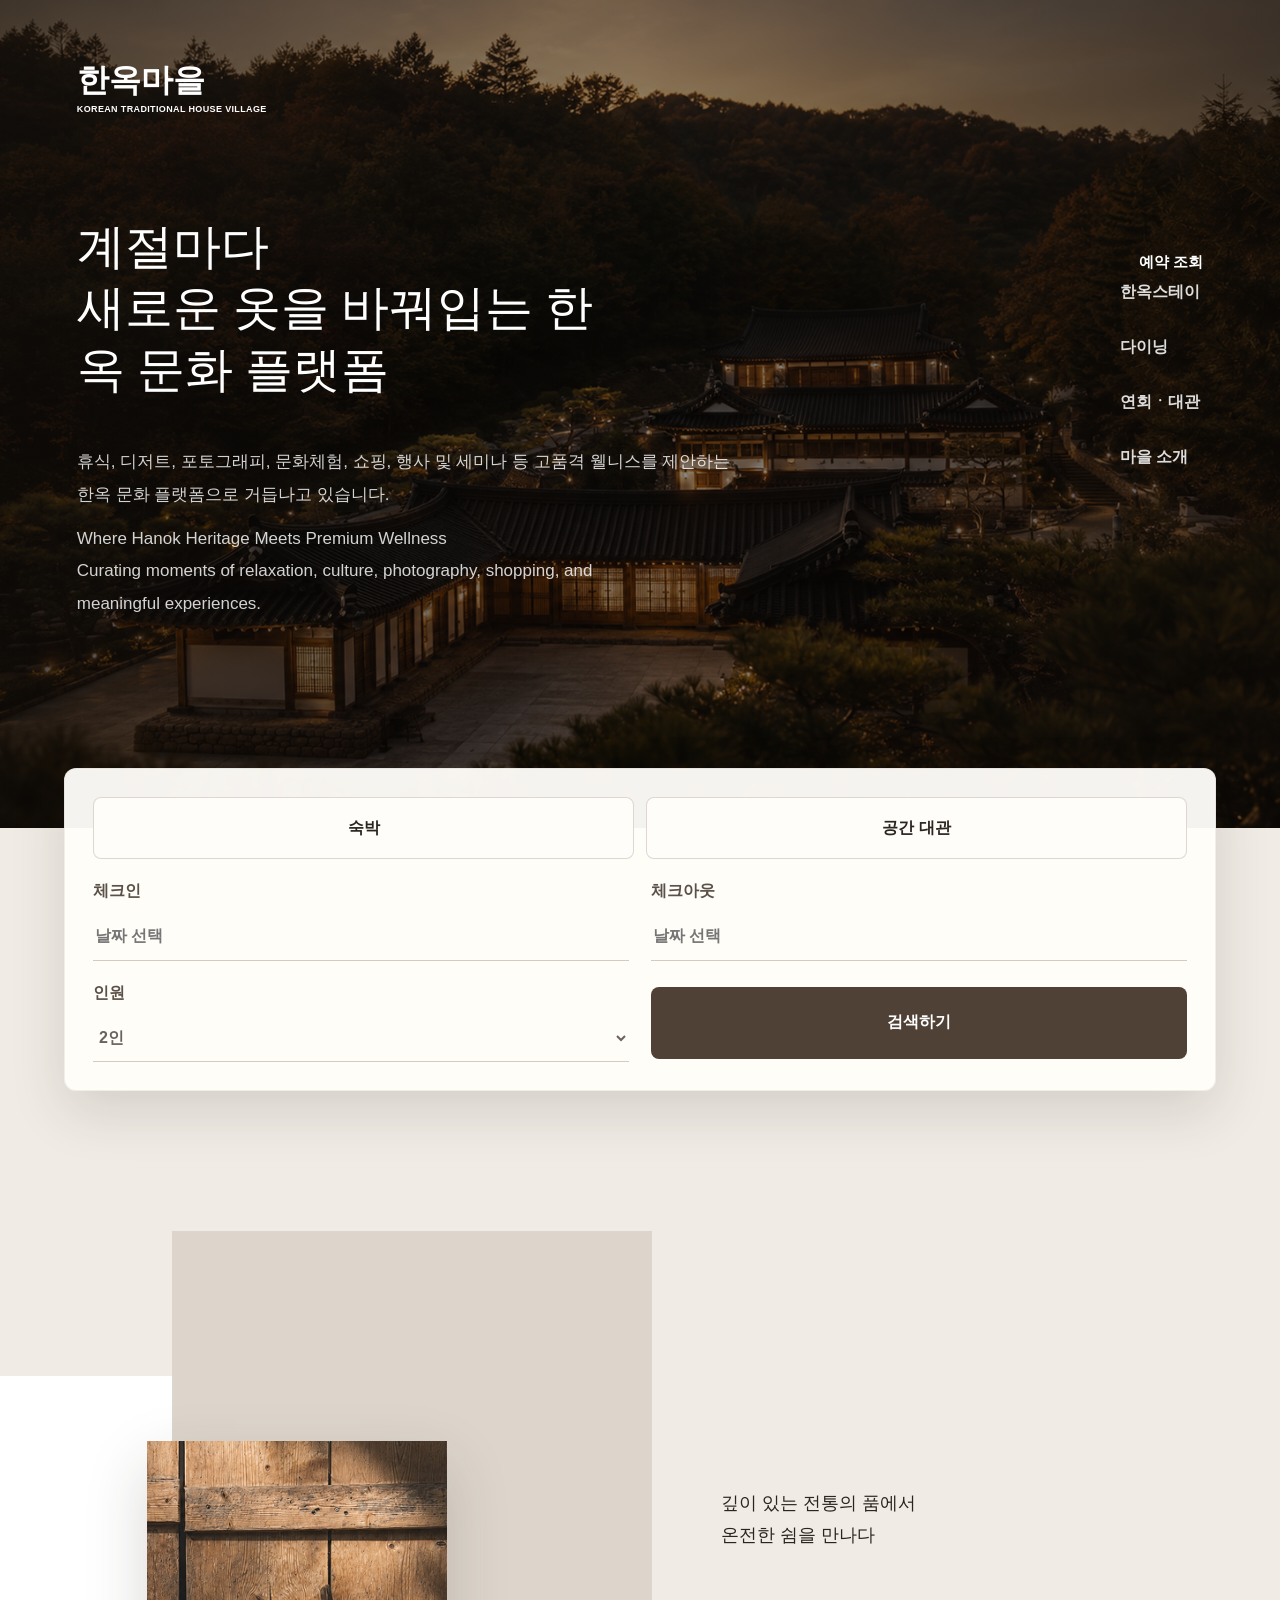
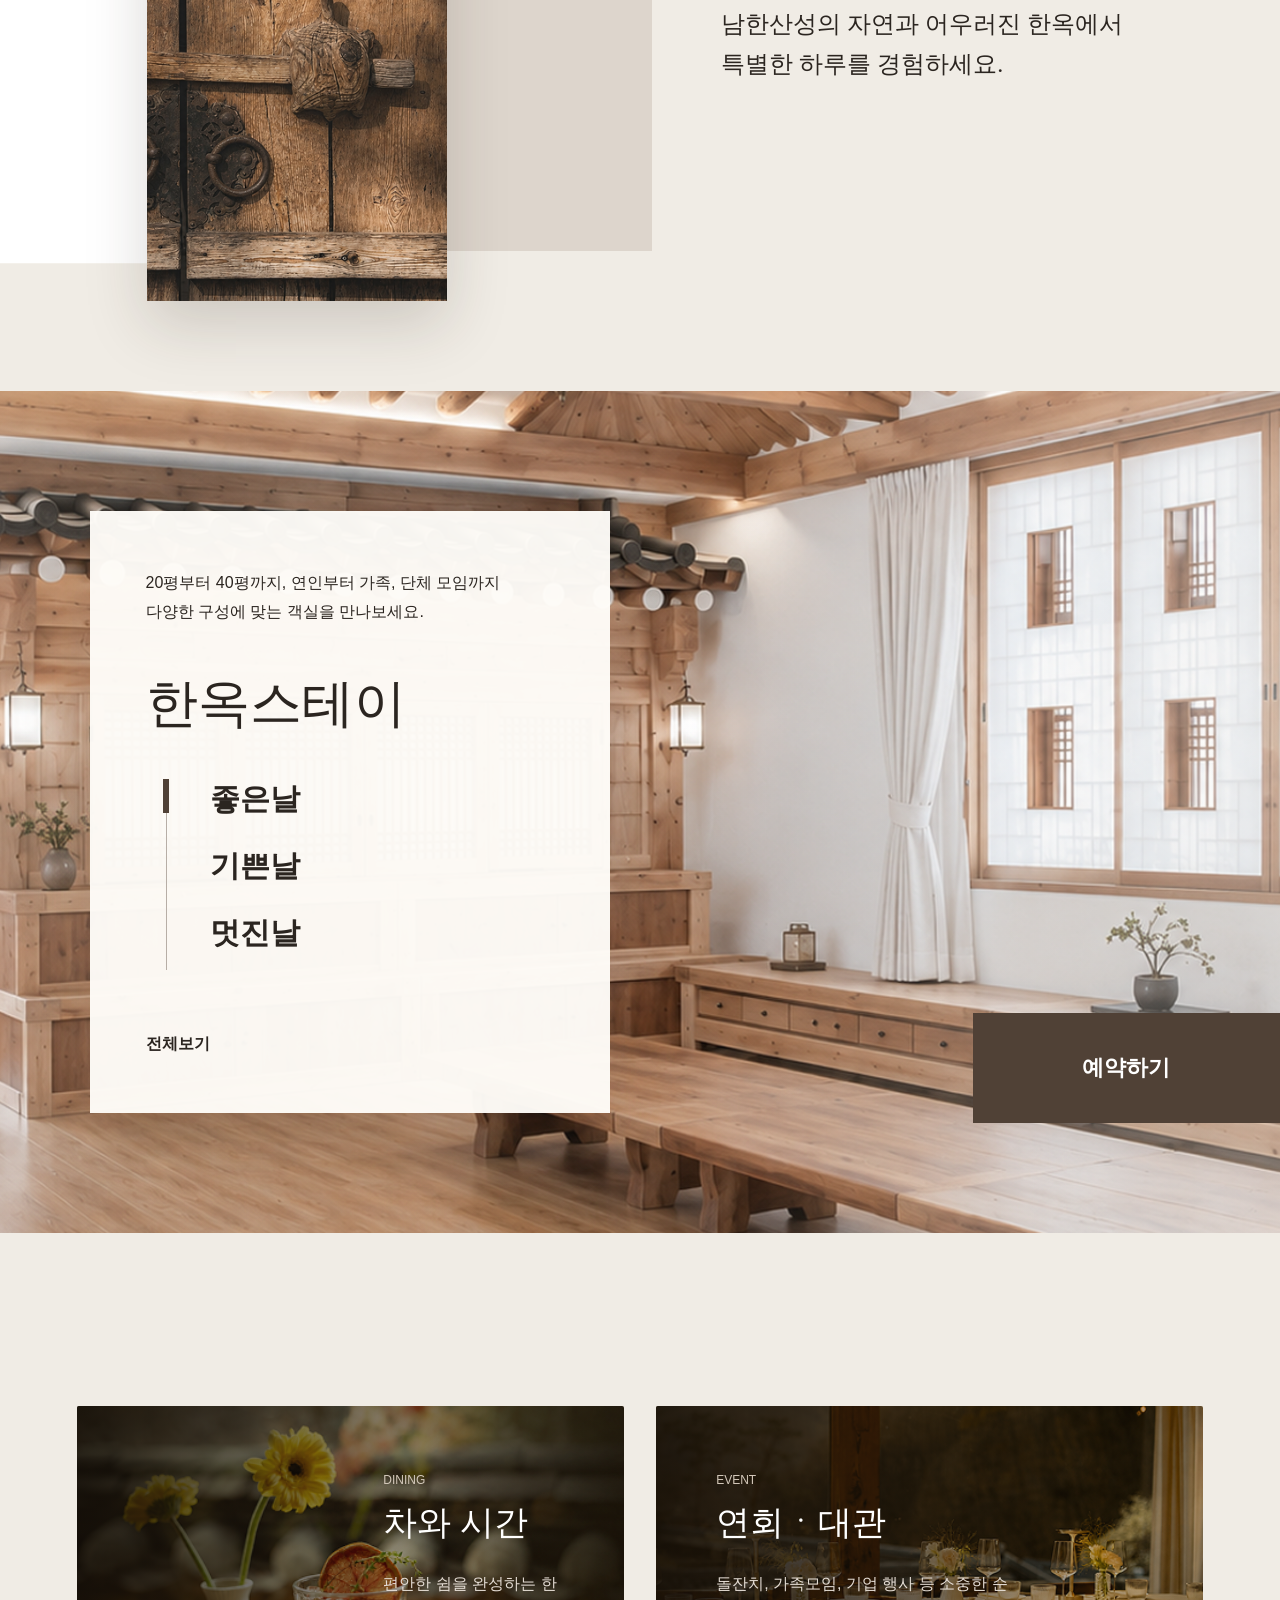
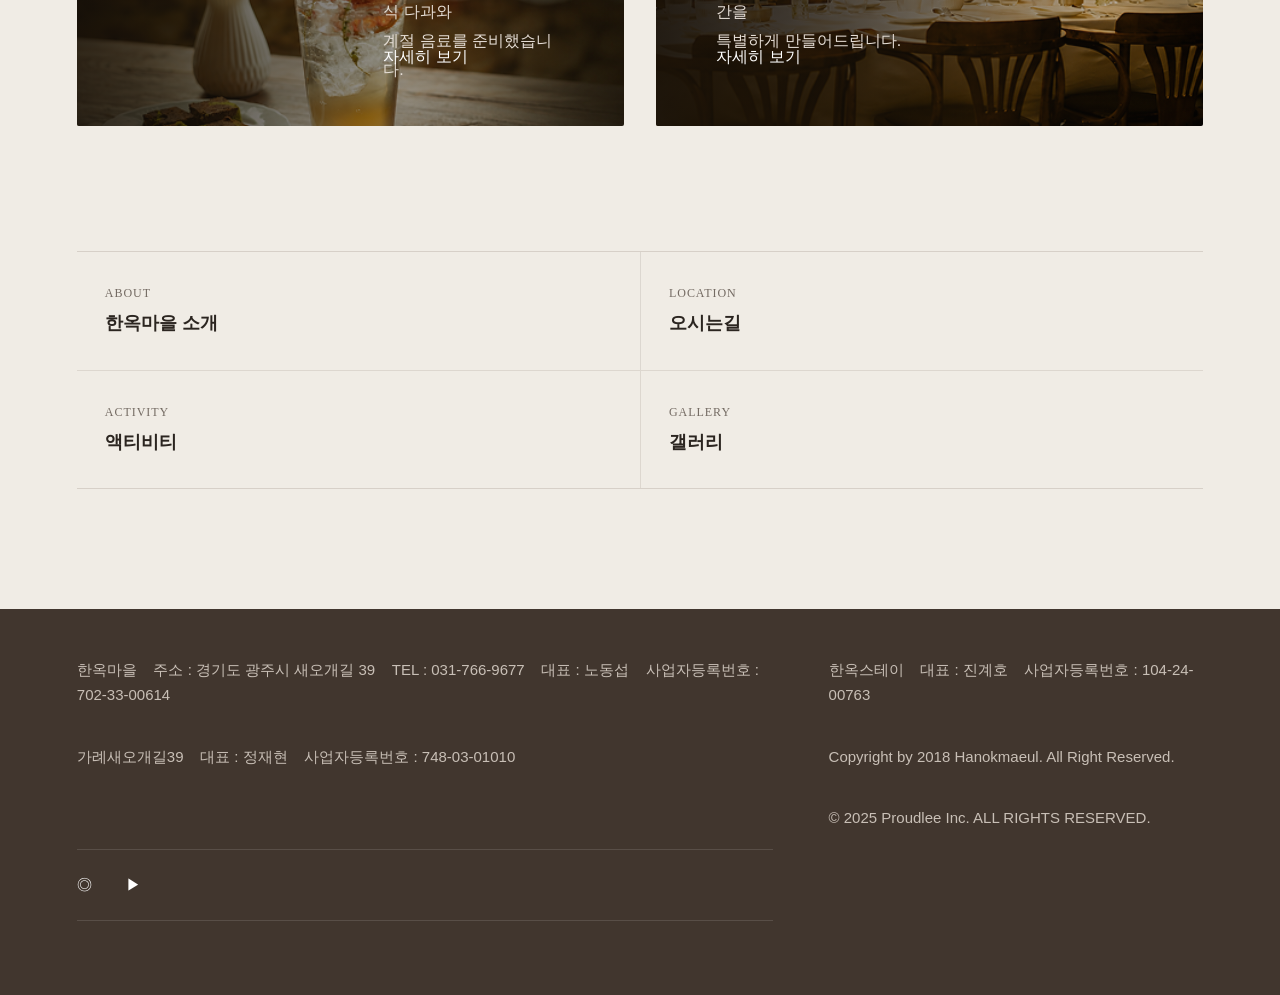
==== commit ac2e0296: "Update booking flow and responsive pages" ====
--- a/index.html
+++ b/index.html
@@ -4,7 +4,7 @@
     <meta charset="UTF-8" />
     <meta name="viewport" content="width=device-width, initial-scale=1.0" />
     <title>한옥마을</title>
-    <link rel="stylesheet" href="./styles.css?v=20" />
+    <link rel="stylesheet" href="./styles.css?v=23" />
   </head>
   <body>
     <main class="home">
@@ -20,16 +20,23 @@
 
         <div class="hero-copy">
           <p>계절마다<br />새로운 옷을 바꿔입는 한옥 문화 플랫폼</p>
-          <h1>남한산성을 따라 흘러내리는 천혜의 자연에서 새로운 일상을 선물합니다.</h1>
-          <span>휴식, 디저트, 포토그래피, 문화체험, 쇼핑, 행사 및 세미나 등 고품격 웰니스를 제안하는<br />한옥 문화 플랫폼으로 거듭나고 있습니다.</span>
+          <span><span class="hero-note-line">휴식, 디저트, 포토그래피, 문화체험, 쇼핑, 행사 및 세미나 등 고품격 웰니스를 제안하는</span><br />한옥 문화 플랫폼으로 거듭나고 있습니다.</span>
+          <em class="hero-english">Where Hanok Heritage Meets Premium Wellness<br />Curating moments of relaxation, culture, photography, shopping, and meaningful experiences.</em>
         </div>
 
         <nav class="hero-nav" aria-label="히어로 메뉴">
           <a href="./stay.html">한옥스테이</a>
           <a href="#dining">다이닝</a>
           <a href="#event">연회ㆍ대관</a>
-          <a href="#about">마을 소개</a>
-          <a href="#guide">이용안내</a>
+          <div class="hero-nav-group">
+            <a class="hero-nav-parent" href="#about">마을 소개</a>
+            <div class="hero-subnav" aria-label="마을 소개 하위 메뉴">
+              <a href="#about">한옥마을 소개</a>
+              <a href="#location">오시는길</a>
+              <a href="#activity">액티비티</a>
+              <a href="#gallery">갤러리</a>
+            </div>
+          </div>
         </nav>
       </section>
 
@@ -47,8 +54,10 @@
       <section id="about" class="intro section-screen">
         <div class="intro-art">
           <img class="intro-block" src="./assets/intro-white-block.png" alt="" />
-          <figure class="intro-photo main"><img src="./assets/intro-garden-source.png" alt="한옥 정원" /></figure>
-          <figure class="intro-photo sub"><img src="./assets/intro-door-source.png" alt="전통 목재 문고리" /></figure>
+          <figure class="intro-photo main">
+            <video src="./assets/intro-hanok-video.mp4" autoplay muted loop playsinline aria-label="한옥의 고요한 풍경"></video>
+          </figure>
+          <figure class="intro-photo sub"><img src="./assets/intro-garden-source.png" alt="한옥 정원" /></figure>
         </div>
         <div class="intro-copy">
           <span>깊이 있는 전통의 품에서<br />온전한 쉼을 만나다</span>
@@ -56,7 +65,7 @@
         </div>
       </section>
 
-      <section class="stay-experience section-screen">
+      <section class="stay-experience section-screen" id="gallery">
         <img class="stay-bg" src="./assets/stay-lounge.png" alt="한옥스테이 실내" />
         <article class="stay-panel">
           <p>20평부터 40평까지, 연인부터 가족, 단체 모임까지<br />다양한 구성에 맞는 객실을 만나보세요.</p>
@@ -73,7 +82,7 @@
         <a class="wide-book-button" href="./booking.html">예약하기</a>
       </section>
 
-      <section class="feature-cards section-screen" id="guide">
+      <section class="feature-cards section-screen" id="activity">
         <article id="dining" class="image-card">
           <img src="./assets/tea.png" alt="차와 시간" />
           <div>
@@ -88,14 +97,33 @@
           <div>
             <span>EVENT</span>
             <h2>연회ㆍ대관</h2>
-            <p>돌잔치, 가족모임, 기업 행사 등<br />소중한 순간을 특별하게<br />만들어드립니다.</p>
+            <p>돌잔치, 가족모임, 기업 행사 등 소중한 순간을<br />특별하게 만들어드립니다.</p>
             <a href="#event">자세히 보기</a>
           </div>
         </article>
       </section>
+
+      <section class="village-links" aria-label="마을 안내">
+        <a href="#about">
+          <span>ABOUT</span>
+          한옥마을 소개
+        </a>
+        <a href="#location">
+          <span>LOCATION</span>
+          오시는길
+        </a>
+        <a href="#activity">
+          <span>ACTIVITY</span>
+          액티비티
+        </a>
+        <a href="#gallery">
+          <span>GALLERY</span>
+          갤러리
+        </a>
+      </section>
     </main>
 
-    <footer class="footer">
+    <footer class="footer" id="location">
       <p>한옥마을 &nbsp;&nbsp; 주소 : 경기도 광주시 새오개길 39 &nbsp;&nbsp; TEL : 031-766-9677 &nbsp;&nbsp; 대표 : 노동섭 &nbsp;&nbsp; 사업자등록번호 : 702-33-00614</p>
       <p>한옥스테이 &nbsp;&nbsp; 대표 : 진계호 &nbsp;&nbsp; 사업자등록번호 : 104-24-00763</p>
       <p>가례새오개길39 &nbsp;&nbsp; 대표 : 정재현 &nbsp;&nbsp; 사업자등록번호 : 748-03-01010</p>
--- a/styles.css
+++ b/styles.css
@@ -83,14 +83,16 @@
   color: #fff;
 }
 
-.hero-brand {
+.hero-brand,
+.brand {
   font-family: Georgia, "Times New Roman", serif;
   font-size: clamp(24px, 2.5vw, 42px);
   font-weight: 900;
   line-height: 1;
 }
 
-.hero-brand span {
+.hero-brand span,
+.brand span {
   display: block;
   margin-top: 8px;
   font: 700 9px Arial, sans-serif;
@@ -131,12 +133,27 @@
   font-weight: 700;
 }
 
-.hero-copy span {
+.hero-copy > span {
   display: block;
-  max-width: 560px;
+  max-width: 820px;
   color: rgba(255, 255, 255, .82);
   font-size: 17px;
   line-height: 1.9;
+}
+
+.hero-english {
+  display: block;
+  max-width: 820px;
+  margin-top: 12px;
+  color: rgba(255, 255, 255, .82);
+  font-style: normal;
+  font-size: 17px;
+  line-height: 1.9;
+}
+
+.hero-note-line {
+  display: inline-block;
+  white-space: nowrap;
 }
 
 .hero-nav {
@@ -151,13 +168,15 @@
   font-size: 16px;
 }
 
-.hero-nav a {
+.hero-nav > a,
+.hero-nav-parent {
   position: relative;
   opacity: .86;
   transition: opacity .2s ease, transform .2s ease;
 }
 
-.hero-nav a::before {
+.hero-nav > a::before,
+.hero-nav-parent::before {
   content: "";
   position: absolute;
   top: 50%;
@@ -168,12 +187,56 @@
   transition: width .2s ease;
 }
 
-.hero-nav a:hover {
+.hero-nav > a:hover,
+.hero-nav-parent:hover,
+.hero-nav-group:focus-within .hero-nav-parent {
   opacity: 1;
   transform: translateX(-6px);
 }
 
-.hero-nav a:hover::before { width: 38px; }
+.hero-nav > a:hover::before,
+.hero-nav-parent:hover::before,
+.hero-nav-group:focus-within .hero-nav-parent::before { width: 38px; }
+
+.hero-nav-group {
+  position: relative;
+  display: grid;
+  gap: 12px;
+}
+
+.hero-subnav {
+  display: grid;
+  gap: 10px;
+  max-height: 0;
+  padding-right: 2px;
+  overflow: hidden;
+  opacity: 0;
+  transform: translateY(-4px);
+  transition: max-height .28s ease, opacity .2s ease, transform .2s ease;
+}
+
+.hero-nav-group:hover .hero-subnav,
+.hero-nav-group:focus-within .hero-subnav {
+  max-height: 170px;
+  opacity: 1;
+  transform: translateY(0);
+}
+
+.hero-subnav a {
+  display: block;
+  color: rgba(255, 255, 255, .72);
+  font-size: 13px;
+  font-weight: 600;
+  line-height: 1.35;
+  opacity: .9;
+  transition: color .18s ease, transform .18s ease;
+}
+
+.hero-subnav a:hover,
+.hero-subnav a:focus-visible {
+  color: #fff;
+  transform: translateX(-4px);
+}
 
 .reservation-bar {
   position: relative;
@@ -218,6 +281,7 @@
 
 .reservation-bar label {
   position: relative;
+  min-width: 0;
   margin: 0;
   gap: 10px;
   font-size: 16px;
@@ -227,14 +291,17 @@
 
 .reservation-bar input,
 .reservation-bar select {
+  width: 100%;
+  min-width: 0;
   min-height: 48px;
   border: 0;
   border-bottom: 1px solid #d4cabf;
   border-radius: 0;
   background: transparent;
-  padding: 0;
+  padding: 0 2px;
   font-size: 16px;
   font-weight: 800;
+  line-height: 48px;
 }
 
 .mini-calendar {
@@ -327,10 +394,15 @@
   background: #ddd5cc;
 }
 
-.intro-photo img {
+.intro-photo img,
+.intro-photo video {
   width: 100%;
   height: 100%;
   object-fit: cover;
+}
+
+.intro-photo video {
+  display: block;
 }
 
 .intro-photo.main {
@@ -573,7 +645,9 @@
   z-index: 1;
   left: 11%;
   top: 20%;
+  bottom: 18%;
   width: 56%;
+  min-height: 0;
 }
 
 .image-card:first-child div {
@@ -594,9 +668,54 @@
 }
 
 .image-card p {
-  margin: 0 0 34px;
+  margin: 0;
   line-height: 1.8;
   color: #e5ddd5;
+}
+
+.image-card a {
+  position: absolute;
+  left: 0;
+  bottom: 0;
+}
+
+.village-links {
+  width: min(1320px, calc(100% - 100px));
+  margin: -70px auto 140px;
+  display: grid;
+  grid-template-columns: repeat(4, 1fr);
+  border-top: 1px solid rgba(80, 65, 54, .16);
+  border-bottom: 1px solid rgba(80, 65, 54, .16);
+}
+
+.village-links a {
+  min-height: 118px;
+  display: grid;
+  align-content: center;
+  gap: 10px;
+  padding: 0 28px;
+  color: var(--ink);
+  font-size: 18px;
+  font-weight: 800;
+  transition: background .2s ease, color .2s ease;
+}
+
+.village-links a + a {
+  border-left: 1px solid rgba(80, 65, 54, .12);
+}
+
+.village-links span {
+  color: var(--muted);
+  font-family: Georgia, "Times New Roman", serif;
+  font-size: 12px;
+  font-weight: 500;
+  letter-spacing: .08em;
+}
+
+.village-links a:hover,
+.village-links a:focus-visible {
+  background: rgba(255, 253, 249, .45);
+  color: var(--brown);
 }
 
 .footer {
@@ -632,18 +751,6 @@
   gap: 52px;
 }
 
-.brand {
-  font-family: Georgia, "Times New Roman", serif;
-  font-size: 30px;
-  font-weight: 800;
-}
-
-.brand span {
-  display: block;
-  margin-top: 4px;
-  font: 700 8px Arial, sans-serif;
-}
-
 .site-header nav {
   display: flex;
   gap: 38px;
@@ -662,6 +769,77 @@
   border-radius: 6px;
   background: #f5f1eb;
   font-weight: 800;
+}
+
+.subpage:not(.booking-body) .site-header {
+  position: relative;
+  min-height: 240px;
+  grid-template-columns: 1fr auto;
+}
+
+.subpage:not(.booking-body) .site-header .brand {
+  align-self: start;
+}
+
+.subpage:not(.booking-body) .site-header .outline-btn {
+  justify-self: end;
+}
+
+.subpage:not(.booking-body) .sub-vertical-nav {
+  position: fixed;
+  top: 34vh;
+  right: clamp(28px, 6vw, 92px);
+  z-index: 30;
+  display: grid;
+  gap: 30px;
+  padding: 0;
+  color: var(--brown);
+  font-size: 16px;
+  font-weight: 800;
+}
+
+.subpage:not(.booking-body) .sub-vertical-nav > a,
+.subpage:not(.booking-body) .sub-vertical-nav .hero-nav-parent {
+  position: relative;
+  opacity: .84;
+  transition: opacity .2s ease, transform .2s ease;
+}
+
+.subpage:not(.booking-body) .sub-vertical-nav > a::before,
+.subpage:not(.booking-body) .sub-vertical-nav .hero-nav-parent::before {
+  content: "";
+  position: absolute;
+  top: 50%;
+  right: calc(100% + 16px);
+  width: 0;
+  height: 1px;
+  background: rgba(80, 65, 54, .62);
+  transition: width .2s ease;
+}
+
+.subpage:not(.booking-body) .sub-vertical-nav > a:hover,
+.subpage:not(.booking-body) .sub-vertical-nav > a.active,
+.subpage:not(.booking-body) .sub-vertical-nav .hero-nav-parent:hover,
+.subpage:not(.booking-body) .sub-vertical-nav .hero-nav-group:focus-within .hero-nav-parent {
+  opacity: 1;
+  transform: translateX(-6px);
+  border-bottom: 0;
+}
+
+.subpage:not(.booking-body) .sub-vertical-nav > a:hover::before,
+.subpage:not(.booking-body) .sub-vertical-nav > a.active::before,
+.subpage:not(.booking-body) .sub-vertical-nav .hero-nav-parent:hover::before,
+.subpage:not(.booking-body) .sub-vertical-nav .hero-nav-group:focus-within .hero-nav-parent::before {
+  width: 34px;
+}
+
+.subpage:not(.booking-body) .sub-vertical-nav .hero-subnav a {
+  color: rgba(80, 65, 54, .68);
+}
+
+.subpage:not(.booking-body) .sub-vertical-nav .hero-subnav a:hover,
+.subpage:not(.booking-body) .sub-vertical-nav .hero-subnav a:focus-visible {
+  color: var(--brown);
 }
 
 .stay-page {
@@ -1332,7 +1510,7 @@
     position: static;
     justify-self: start;
   }
-  .hero-copy span { font-size: 15px; }
+  .hero-copy > span { font-size: 15px; }
   .hero-nav {
     top: auto;
     left: 28px;
@@ -1414,8 +1592,8 @@
     font-size: clamp(34px, 4.4vw, 48px);
   }
 
-  .hero-copy span {
-    max-width: 480px;
+  .hero-copy > span {
+    max-width: 760px;
   }
 
   .reservation-bar {
@@ -1483,6 +1661,20 @@
 
   .image-card {
     height: 320px;
+  }
+
+  .village-links {
+    width: calc(100% - 12vw);
+    margin: -48px auto 120px;
+    grid-template-columns: repeat(2, 1fr);
+  }
+
+  .village-links a:nth-child(3) {
+    border-left: 0;
+  }
+
+  .village-links a:nth-child(n + 3) {
+    border-top: 1px solid rgba(80, 65, 54, .12);
   }
 
   .footer {
@@ -1593,6 +1785,12 @@
     transform: translateY(0);
   }
 
+  .hero-nav.open .hero-subnav {
+    max-height: 170px;
+    opacity: 1;
+    transform: translateY(0);
+  }
+
   .hero-nav a::before {
     display: none;
   }
@@ -1615,9 +1813,13 @@
     font-size: 17px;
   }
 
-  .hero-copy span {
+  .hero-copy > span {
     max-width: 96%;
     font-size: 16px;
+  }
+
+  .hero-note-line {
+    white-space: normal;
   }
 
   .reservation-bar {
@@ -1734,6 +1936,23 @@
 
   .image-card {
     height: clamp(260px, 72vw, 320px);
+  }
+
+  .village-links {
+    width: calc(100% - 48px);
+    margin: 0 auto 80px;
+    grid-template-columns: 1fr;
+  }
+
+  .village-links a {
+    min-height: 92px;
+    padding: 0 4px;
+    font-size: 17px;
+  }
+
+  .village-links a + a {
+    border-left: 0;
+    border-top: 1px solid rgba(80, 65, 54, .12);
   }
 
   .image-card div,
@@ -1831,3 +2050,834 @@
     font-weight: 900;
   }
 }
+
+@media (max-width: 980px) {
+  .subpage:not(.booking-body) .site-header {
+    grid-template-columns: 1fr auto;
+  }
+
+  .subpage:not(.booking-body) .sub-vertical-nav {
+    display: grid;
+    flex-wrap: initial;
+    gap: 24px;
+    padding-top: 0;
+  }
+}
+
+@media (max-width: 767px) {
+  .hero-brand,
+  .brand {
+    font-size: 28px;
+  }
+
+  .subpage:not(.booking-body) .site-header {
+    grid-template-columns: 1fr;
+    min-height: auto;
+  }
+
+  .subpage:not(.booking-body) .site-header .outline-btn {
+    justify-self: start;
+  }
+
+  .subpage:not(.booking-body) .sub-vertical-nav {
+    position: relative;
+    top: auto;
+    right: auto;
+    margin-top: 12px;
+    gap: 18px;
+  }
+
+  .subpage:not(.booking-body) .sub-vertical-nav .hero-subnav {
+    max-height: 170px;
+    opacity: 1;
+    transform: translateY(0);
+  }
+}
+
+/* Booking redesign */
+.booking-info-body,
+.booking-complete-body {
+  min-height: 100vh;
+  background:
+    radial-gradient(circle at 50% 10%, rgba(255,255,255,.76), rgba(248,244,237,.28) 38%, transparent 68%),
+    #f6f0e7;
+  color: var(--ink);
+}
+
+.booking-topbar {
+  width: min(1540px, calc(100% - 76px));
+  margin: 0 auto;
+  min-height: 100px;
+  display: grid;
+  grid-template-columns: 1fr auto;
+  align-items: center;
+  gap: 48px;
+}
+
+.booking-topbar .brand {
+  color: #18130f;
+}
+
+.booking-flow {
+  display: flex;
+  align-items: center;
+  gap: 38px;
+  color: #9a8f86;
+  font-size: 14px;
+  font-weight: 800;
+}
+
+.booking-flow a {
+  position: relative;
+  display: inline-flex;
+  align-items: center;
+  gap: 10px;
+  white-space: nowrap;
+}
+
+.booking-flow a + a::before {
+  content: "";
+  width: 48px;
+  height: 1px;
+  margin-right: 6px;
+  background: #d8cec3;
+}
+
+.booking-flow span {
+  width: 32px;
+  height: 32px;
+  display: inline-grid;
+  place-items: center;
+  border-radius: 50%;
+  background: var(--brown);
+  color: #fff;
+  font-family: Georgia, "Times New Roman", serif;
+}
+
+.booking-flow .active {
+  color: var(--ink);
+}
+
+.booking-shell {
+  width: min(1540px, calc(100% - 76px));
+  margin: 0 auto;
+  display: grid;
+  grid-template-columns: minmax(0, 1fr) minmax(360px, 420px);
+  gap: 24px;
+  align-items: start;
+}
+
+.booking-left {
+  border: 1px solid rgba(80, 65, 54, .13);
+  border-radius: 10px 10px 0 0;
+  overflow: hidden;
+  background: rgba(255,253,249,.5);
+}
+
+.booking-room-hero {
+  position: relative;
+  min-height: 400px;
+  margin: 0;
+  overflow: hidden;
+  color: #fff;
+}
+
+.booking-room-hero::after {
+  content: "";
+  position: absolute;
+  inset: 0;
+  background: linear-gradient(90deg, rgba(15,12,9,.78) 0%, rgba(16,12,9,.52) 34%, rgba(16,12,9,.08) 100%);
+}
+
+.booking-room-hero img {
+  position: absolute;
+  inset: 0;
+  width: 100%;
+  height: 100%;
+  object-fit: cover;
+}
+
+.booking-room-hero > div {
+  position: relative;
+  z-index: 1;
+  width: min(520px, 68%);
+  padding: 84px 58px 36px;
+}
+
+.booking-room-hero p {
+  margin: 0 0 18px;
+  font-size: 17px;
+  font-weight: 800;
+}
+
+.booking-room-hero h1 {
+  margin: 0 0 24px;
+  font-family: Georgia, "Times New Roman", serif;
+  font-size: 62px;
+  font-weight: 500;
+}
+
+.booking-room-hero strong {
+  display: block;
+  margin-bottom: 34px;
+  font-size: 18px;
+  line-height: 1.75;
+}
+
+.hero-specs {
+  display: grid;
+  grid-template-columns: repeat(4, max-content);
+  gap: 34px;
+  padding: 0;
+  margin: 0;
+  list-style: none;
+  color: rgba(255,255,255,.9);
+  font-size: 13px;
+  font-weight: 800;
+  line-height: 1.55;
+}
+
+.hero-specs span {
+  display: block;
+  margin-bottom: 8px;
+  font-size: 24px;
+  font-weight: 400;
+}
+
+.booking-info-form {
+  display: grid;
+  gap: 38px;
+  padding: 40px 44px 56px;
+}
+
+.booking-panel h2 {
+  margin: 0 0 22px;
+  font-family: inherit;
+  font-size: 21px;
+  font-weight: 900;
+}
+
+.booking-panel h2 span {
+  margin-right: 10px;
+  color: var(--brown);
+  font-size: 18px;
+}
+
+.booking-panel h2 em {
+  color: #8c8178;
+  font-style: normal;
+  font-size: 14px;
+  font-weight: 800;
+}
+
+.booking-panel > p {
+  margin: -12px 0 20px;
+  color: #83776e;
+  font-weight: 800;
+}
+
+.booking-field-row {
+  display: grid;
+  grid-template-columns: 1fr 1fr 1fr;
+  gap: 30px;
+}
+
+.booking-field-row label,
+.booking-request-panel label {
+  min-width: 0;
+  margin: 0;
+  color: #5c5148;
+  font-size: 15px;
+  font-weight: 900;
+}
+
+.booking-field-row input,
+.booking-field-row select {
+  min-height: 50px;
+  border-color: #ded4ca;
+  border-radius: 6px;
+  background: rgba(255,253,249,.84);
+  color: var(--ink);
+}
+
+.booking-panel small {
+  margin: 12px 0 0;
+  color: #8a7f76;
+}
+
+.booking-option-grid {
+  display: grid;
+  grid-template-columns: repeat(3, minmax(0, 1fr));
+  gap: 22px;
+}
+
+.booking-option-card {
+  position: relative;
+  margin: 0;
+  display: grid;
+  overflow: hidden;
+  border: 1px solid #ddd2c8;
+  border-radius: 7px;
+  background: rgba(255,253,249,.74);
+  cursor: pointer;
+  transition: border-color .18s ease, background .18s ease, transform .18s ease;
+}
+
+.booking-option-card:hover {
+  transform: translateY(-2px);
+}
+
+.booking-option-card input {
+  position: absolute;
+  opacity: 0;
+  pointer-events: none;
+}
+
+.booking-option-card img {
+  width: 100%;
+  height: 112px;
+  object-fit: cover;
+}
+
+.booking-option-card strong {
+  margin: 18px 18px 8px;
+  font-size: 17px;
+}
+
+.booking-option-card small {
+  margin: 0 18px 14px;
+  color: #6f6259;
+  line-height: 1.55;
+}
+
+.booking-option-card em {
+  margin: 0 18px 18px;
+  color: #332a24;
+  font-style: normal;
+  font-weight: 900;
+}
+
+.option-tick {
+  position: absolute;
+  top: 14px;
+  right: 14px;
+  width: 24px;
+  height: 24px;
+  border-radius: 5px;
+  background: rgba(255,253,249,.95);
+  box-shadow: 0 0 0 1px rgba(80,65,54,.12);
+}
+
+.booking-option-card:has(input:checked) {
+  border-color: var(--brown);
+  background: #f2ece4;
+}
+
+.booking-option-card:has(input:checked) .option-tick::after {
+  content: "";
+  position: absolute;
+  inset: 6px;
+  border-radius: 3px;
+  background: var(--brown);
+}
+
+.booking-request-panel {
+  display: grid;
+  grid-template-columns: 120px 1fr;
+  align-items: start;
+  gap: 20px;
+}
+
+.booking-request-panel h2 {
+  margin-top: 10px;
+}
+
+.booking-request-panel textarea {
+  min-height: 70px;
+  padding: 18px 20px;
+  border-color: #ded4ca;
+  background: rgba(255,253,249,.8);
+  resize: none;
+}
+
+.booking-request-panel label {
+  position: relative;
+}
+
+.booking-request-panel label span {
+  position: absolute;
+  right: 16px;
+  bottom: 12px;
+  color: #8a8179;
+  font-size: 12px;
+  font-weight: 800;
+}
+
+.booking-summary-card,
+.complete-card {
+  border: 1px solid rgba(80,65,54,.13);
+  border-radius: 22px;
+  background: rgba(255,253,249,.7);
+  box-shadow: 0 18px 55px rgba(80,65,54,.07);
+}
+
+.booking-summary-card {
+  position: sticky;
+  top: 24px;
+  padding: 40px 38px;
+}
+
+.summary-head {
+  display: flex;
+  align-items: center;
+  justify-content: space-between;
+  margin-bottom: 34px;
+}
+
+.summary-head h2,
+.complete-card h2 {
+  margin: 0;
+  font-family: Georgia, "Times New Roman", serif;
+  font-size: 32px;
+  font-weight: 500;
+}
+
+.summary-head span {
+  padding: 8px 13px;
+  border-radius: 9px;
+  background: #e6dbcf;
+  color: #5d5148;
+  font-weight: 900;
+}
+
+.summary-room-row,
+.complete-room {
+  display: grid;
+  grid-template-columns: 106px 1fr;
+  gap: 24px;
+  align-items: start;
+}
+
+.summary-room-row img,
+.complete-room img {
+  width: 106px;
+  height: 146px;
+  border-radius: 7px;
+  object-fit: cover;
+}
+
+.summary-room-row small,
+.complete-room small {
+  margin: 0 0 8px;
+  color: #81766d;
+}
+
+.summary-room-row strong,
+.complete-room strong {
+  display: block;
+  margin-bottom: 18px;
+  font-size: 19px;
+}
+
+.summary-room-row p {
+  margin: 0 0 14px;
+  color: #6c625b;
+  line-height: 1.8;
+  font-weight: 700;
+}
+
+.summary-price-list,
+.complete-price {
+  margin: 38px 0 0;
+  padding: 34px 0;
+  border-top: 1px solid #ded4ca;
+  border-bottom: 1px solid #ded4ca;
+}
+
+.summary-price-list,
+.complete-price,
+.complete-room dl {
+  display: grid;
+  grid-template-columns: 1fr auto;
+  gap: 20px;
+  font-weight: 900;
+}
+
+.summary-price-list dt,
+.complete-price dt,
+.complete-room dt {
+  color: #2d2722;
+}
+
+.summary-price-list dd,
+.complete-price dd,
+.complete-room dd {
+  margin: 0;
+  text-align: right;
+}
+
+.summary-subtitle {
+  margin-top: 18px;
+}
+
+.option-rows {
+  grid-column: 1 / -1;
+  display: grid;
+  grid-template-columns: 1fr auto auto;
+  gap: 18px 28px;
+  color: #5d524a;
+  font-weight: 800;
+}
+
+.option-rows strong {
+  color: #2b2520;
+}
+
+.summary-total,
+.complete-total {
+  display: grid;
+  grid-template-columns: 1fr auto;
+  gap: 6px 18px;
+  align-items: end;
+  margin: 36px 0 32px;
+  font-weight: 900;
+}
+
+.summary-total strong,
+.complete-total strong {
+  font-size: 34px;
+  font-weight: 500;
+}
+
+.summary-total small,
+.complete-total small {
+  grid-column: 2;
+  margin: 0;
+}
+
+.booking-submit {
+  min-height: 70px;
+  display: flex;
+  align-items: center;
+  justify-content: center;
+  gap: 34px;
+  border-radius: 8px;
+  background: var(--brown);
+  color: #fff;
+  font-size: 18px;
+  font-weight: 900;
+  transition: background .18s ease, transform .18s ease;
+}
+
+.booking-submit:hover {
+  background: #3b2f28;
+  transform: translateY(-2px);
+}
+
+.booking-submit span {
+  font-size: 28px;
+  font-weight: 300;
+}
+
+.booking-notice {
+  margin: 18px 0 0;
+  color: #8c8178;
+  text-align: center;
+  font-weight: 800;
+}
+
+.booking-support {
+  width: min(1540px, calc(100% - 76px));
+  min-height: 70px;
+  margin: 0 auto;
+  display: flex;
+  align-items: center;
+  gap: 28px;
+  color: #6d6259;
+  font-weight: 800;
+}
+
+.booking-support p,
+.booking-support em {
+  margin: 0;
+}
+
+.booking-support em {
+  margin-left: auto;
+  color: #756a62;
+  font-style: normal;
+  line-height: 1.6;
+}
+
+.complete-shell {
+  width: min(1320px, calc(100% - 120px));
+  margin: 40px auto 52px;
+  display: grid;
+  grid-template-columns: 1.05fr .95fr;
+  gap: 0;
+  align-items: center;
+}
+
+.complete-visual {
+  position: relative;
+  min-height: 670px;
+  overflow: hidden;
+}
+
+.complete-visual::after {
+  content: "";
+  position: absolute;
+  inset: 0;
+  background: linear-gradient(90deg, rgba(246,240,231,0) 0%, rgba(246,240,231,.08) 58%, #f6f0e7 100%);
+}
+
+.complete-visual img {
+  position: absolute;
+  left: -8%;
+  bottom: 0;
+  width: 112%;
+  height: 68%;
+  object-fit: cover;
+}
+
+.complete-message {
+  position: relative;
+  z-index: 1;
+  padding: 80px 0 0 6px;
+}
+
+.complete-message h1 {
+  margin: 0 0 24px;
+  font-family: Georgia, "Times New Roman", serif;
+  font-size: 36px;
+  font-weight: 500;
+}
+
+.complete-message p {
+  margin: 0;
+  font-size: 17px;
+  font-weight: 800;
+}
+
+.complete-card {
+  position: relative;
+  z-index: 2;
+  padding: 42px;
+}
+
+.complete-card h2 {
+  margin-bottom: 36px;
+}
+
+.complete-room {
+  grid-template-columns: 184px 1fr;
+}
+
+.complete-room img {
+  width: 184px;
+  height: 170px;
+}
+
+.complete-room dl {
+  margin: 30px 0 0;
+  gap: 18px 32px;
+}
+
+.complete-price {
+  margin-top: 40px;
+}
+
+.complete-price dt span {
+  color: #756a62;
+}
+
+.reservation-code {
+  display: grid;
+  grid-template-columns: 1fr 1.35fr;
+  gap: 18px 26px;
+  padding: 24px;
+  border-radius: 8px;
+  background: #eee4da;
+  color: #5e534b;
+  font-weight: 800;
+}
+
+.reservation-code strong {
+  color: #5a4d43;
+}
+
+.complete-actions {
+  width: min(1320px, calc(100% - 120px));
+  margin: 0 auto 58px;
+  display: grid;
+  grid-template-columns: repeat(3, 1fr);
+  border: 1px solid #ddd2c8;
+  border-radius: 12px;
+  background: rgba(255,253,249,.46);
+  overflow: hidden;
+}
+
+.complete-actions a {
+  min-height: 90px;
+  display: grid;
+  grid-template-columns: 34px 1fr auto;
+  gap: 6px 18px;
+  align-content: center;
+  padding: 0 34px;
+}
+
+.complete-actions a + a {
+  border-left: 1px solid #ddd2c8;
+}
+
+.complete-actions span {
+  grid-row: 1 / 3;
+  color: var(--brown);
+  font-size: 26px;
+}
+
+.complete-actions strong {
+  font-size: 16px;
+  white-space: nowrap;
+}
+
+.complete-actions em {
+  grid-column: 2;
+  color: #756a62;
+  font-style: normal;
+  font-size: 13px;
+  font-weight: 800;
+  white-space: nowrap;
+}
+
+.complete-actions b {
+  grid-row: 1 / 3;
+  align-self: center;
+  color: #8b8178;
+  font-size: 26px;
+  font-weight: 300;
+}
+
+@media (max-width: 1100px) {
+  .booking-topbar,
+  .booking-shell,
+  .booking-support,
+  .complete-shell,
+  .complete-actions {
+    width: calc(100% - 48px);
+  }
+
+  .booking-topbar {
+    grid-template-columns: 1fr;
+    gap: 20px;
+    padding: 28px 0;
+  }
+
+  .booking-flow {
+    flex-wrap: wrap;
+    gap: 16px 22px;
+  }
+
+  .booking-flow a + a::before {
+    width: 24px;
+  }
+
+  .booking-shell,
+  .complete-shell {
+    grid-template-columns: 1fr;
+  }
+
+  .booking-summary-card {
+    position: relative;
+    top: auto;
+  }
+
+  .complete-actions {
+    grid-template-columns: 1fr;
+  }
+
+  .complete-actions a + a {
+    border-left: 0;
+    border-top: 1px solid #ddd2c8;
+  }
+}
+
+@media (max-width: 767px) {
+  .booking-topbar,
+  .booking-shell,
+  .booking-support,
+  .complete-shell,
+  .complete-actions {
+    width: calc(100% - 32px);
+  }
+
+  .booking-flow {
+    font-size: 12px;
+  }
+
+  .booking-flow a + a::before {
+    display: none;
+  }
+
+  .booking-room-hero {
+    min-height: 430px;
+  }
+
+  .booking-room-hero > div {
+    width: 100%;
+    padding: 54px 28px 30px;
+  }
+
+  .booking-room-hero h1 {
+    font-size: 48px;
+  }
+
+  .hero-specs,
+  .booking-field-row,
+  .booking-option-grid,
+  .booking-request-panel {
+    grid-template-columns: 1fr;
+  }
+
+  .booking-info-form {
+    padding: 34px 24px 42px;
+  }
+
+  .booking-summary-card,
+  .complete-card {
+    padding: 30px 24px;
+  }
+
+  .summary-room-row,
+  .complete-room {
+    grid-template-columns: 96px 1fr;
+  }
+
+  .summary-room-row img,
+  .complete-room img {
+    width: 96px;
+    height: 120px;
+  }
+
+  .complete-visual {
+    min-height: 480px;
+  }
+
+  .complete-message {
+    padding-top: 34px;
+  }
+
+  .complete-message h1 {
+    font-size: 30px;
+  }
+
+  .booking-support {
+    display: grid;
+    gap: 10px;
+    padding: 34px 0;
+  }
+
+  .booking-support em {
+    margin-left: 0;
+  }
+}
